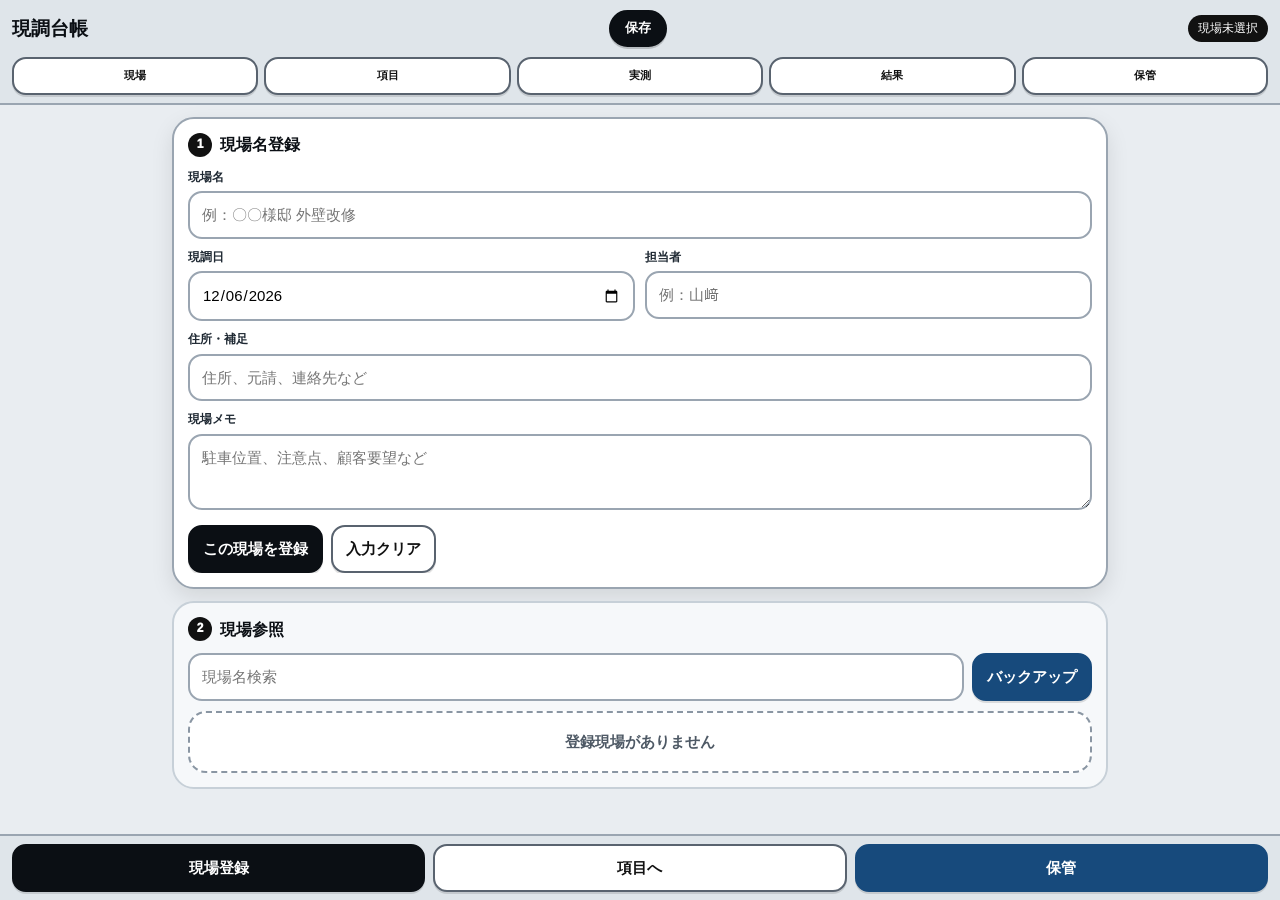
==== index.html @ 8118dfa7 "Load iPhone final interaction files" ====
<!doctype html>
<html lang="ja">
<head>
<meta charset="utf-8">
<meta name="viewport" content="width=device-width,initial-scale=1,viewport-fit=cover">
<meta name="theme-color" content="#111111">
<meta name="apple-mobile-web-app-capable" content="yes">
<meta name="apple-mobile-web-app-title" content="現調台帳">
<link rel="manifest" href="manifest.webmanifest">
<link rel="stylesheet" href="style.css">
<link rel="stylesheet" href="save.css">
<link rel="stylesheet" href="mobile-final.css">
<title>現調台帳</title>
</head>
<body>
<header><div class="headTop"><h1>現調台帳</h1><button class="primary saveButton noPrint" onclick="manualSave()">保存</button><div id="currentSitePill" class="sitePill">現場未選択</div></div><div class="tabs noPrint"><button id="tab-sites" onclick="showView('sites')">現場</button><button id="tab-items" onclick="showView('items')">項目</button><button id="tab-measure" onclick="showView('measure')">実測</button><button id="tab-result" onclick="showView('result')">結果</button><button id="tab-tools" onclick="showView('tools')">保管</button></div></header>
<main>
<section id="view-sites" class="view active"><div class="card"><h2><span class="num">1</span>現場名登録</h2><div class="grid"><div><label>現場名</label><input id="siteName" placeholder="例：〇〇様邸 外壁改修"></div><div class="row"><div><label>現調日</label><input id="siteDate" type="date"></div><div><label>担当者</label><input id="siteStaff" placeholder="例：山﨑"></div></div><div><label>住所・補足</label><input id="siteAddress" placeholder="住所、元請、連絡先など"></div><div><label>現場メモ</label><textarea id="siteMemo" placeholder="駐車位置、注意点、顧客要望など"></textarea></div><div class="btnRow"><button id="siteSubmit" class="primary" onclick="submitSite()">この現場を登録</button><button onclick="clearSiteForm()">入力クリア</button></div></div></div><div class="card flat"><h2><span class="num">2</span>現場参照</h2><div class="toolbar"><input id="siteSearch" placeholder="現場名検索" oninput="renderSites()"><button class="blue" onclick="showView('tools')">バックアップ</button></div><div id="siteList" class="list"></div></div></section>
<section id="view-items" class="view"><div class="card"><h2><span class="num">1</span>項目作成</h2><div id="noSiteItems" class="empty hidden">先に現場を選択してください</div><div id="itemForm" class="grid"><div><label>項目名</label><input id="itemName" placeholder="例：外壁塗装、シーリング、鉄部階段"></div><div class="row"><div><label>単位</label><select id="itemUnit"><option>㎡</option><option>m</option><option>箇所</option><option>枚</option><option>式</option></select></div><div><label>分類</label><input id="itemGroup" placeholder="任意：外壁、防水、鉄部など"></div></div><div><label>項目メモ</label><textarea id="itemMemo" placeholder="仕様候補、注意点、測定ルールなど"></textarea></div><div class="btnRow"><button id="itemSubmit" class="primary" onclick="submitItem()">項目を登録</button><button onclick="clearItemForm()">入力クリア</button><button class="blue" onclick="addDefaultTemplates()">定番項目追加</button></div></div></div><div class="card flat"><h2><span class="num">2</span>登録項目</h2><div class="toolbar"><input id="itemSearch" placeholder="項目名・分類検索" oninput="renderItems();renderMeasure()"><select id="groupFilter" onchange="renderItems();renderMeasure()"><option value="">分類すべて</option></select></div><div id="itemList" class="list"></div></div></section>
<section id="view-measure" class="view"><div class="card measurePanel"><h2><span class="num">1</span>実測開始</h2><div id="noSiteMeasure" class="empty hidden">先に現場を選択してください</div><div id="measureForm" class="grid"><div class="row"><div><label>登録済み項目から選択</label><select id="measureItem" onchange="onMeasureItemChange()"></select></div><div><label>無ければその場で作成</label><button class="blue" onclick="quickCreateItem()">項目作成</button></div></div><div id="selectedUnit" class="badge unit">単位：-</div>
<div id="areaFields" class="grid hidden"><div><label>㎡の計算方法</label><select id="areaMode" onchange="onAreaModeChange();calcLive()"><option value="flat">縦・高さ × 横・幅</option><option value="face">長さ × 高さ</option><option value="floor">長さ × 奥行き</option><option value="around">四周：（長さ＋奥行き）×2×高さ</option></select></div><div id="areaFlatFields" class="row3"><div><label>縦・高さ</label><input id="areaH" type="number" step="0.001" inputmode="decimal" placeholder="m"></div><div><label>横・幅</label><input id="areaW" type="number" step="0.001" inputmode="decimal" placeholder="m"></div><div><label>同寸法</label><select id="areaQ"><option value="1">×1</option><option value="2">×2</option><option value="3">×3</option><option value="4">×4</option><option value="5">×5</option><option value="6">×6</option><option value="7">×7</option><option value="8">×8</option><option value="9">×9</option></select></div></div><div id="area3dFields" class="row4 hidden"><div><label>長さ</label><input id="areaL" type="number" step="0.001" inputmode="decimal" placeholder="m"></div><div><label>高さ</label><input id="areaHeight" type="number" step="0.001" inputmode="decimal" placeholder="m"></div><div><label>奥行き</label><input id="areaDepth" type="number" step="0.001" inputmode="decimal" placeholder="m"></div><div><label>同寸法</label><select id="areaSame3d"><option value="1">×1</option><option value="2">×2</option><option value="3">×3</option><option value="4">×4</option><option value="5">×5</option><option value="6">×6</option><option value="7">×7</option><option value="8">×8</option><option value="9">×9</option></select></div></div><div id="areaModeHint" class="calcHint">式：縦・高さ × 横・幅 × 同寸法数 − 控除</div><div><label>開口・控除</label><div id="areaDeductions" class="deductions"></div><div class="btnRow noPrint"><button class="miniBtn blue" onclick="addDeduction('㎡')">控除追加</button><button class="miniBtn" onclick="clearDeductions()">控除クリア</button></div></div></div>
<div id="lenFields" class="grid hidden"><div class="row3"><div><label>長さ</label><input id="lenL" type="number" step="0.001" inputmode="decimal" placeholder="m"></div><div><label>同寸法</label><select id="lenQ"><option value="1">×1</option><option value="2">×2</option><option value="3">×3</option><option value="4">×4</option><option value="5">×5</option><option value="6">×6</option><option value="7">×7</option><option value="8">×8</option><option value="9">×9</option></select></div><div><label>控除m</label><input id="lenD" type="number" step="0.001" inputmode="decimal" placeholder="0"></div></div><div><label>開口・控除メモ</label><textarea id="lenDeductMemo" placeholder="例：開口部、施工対象外、重複分など"></textarea></div></div>
<div id="qtyFields" class="grid hidden"><div><label>数量</label><input id="qtyValue" type="number" step="0.001" inputmode="decimal" value="1"></div></div><div><label>写真 任意・自動圧縮</label><input id="entryPhotos" type="file" accept="image/*" capture="environment" multiple onchange="previewEntryPhotos(this)"><div class="hint">写真は長辺1600px目安・JPEG圧縮して保存します。</div><div id="entryPhotoPreview" class="photoGrid"></div></div><div><label>実測メモ</label><textarea id="entryMemo" placeholder="実測根拠、レーザー/スケール、開口内容、再確認事項など"></textarea></div><div class="card flat"><div>今回数量：<span id="liveQty" class="total">0.00</span> <span id="liveUnit"></span></div><div id="liveFormula" class="hint"></div></div><div class="btnRow"><button id="entrySubmit" class="primary" onclick="submitEntry(false)">登録</button><button class="ok" onclick="submitEntry(true)">登録して続けて入力</button><button onclick="clearMeasureInputs(false)">入力クリア</button></div></div></div><div class="card flat"><h2><span class="num">2</span>実測履歴</h2><div class="btnRow noPrint"><button class="blue" onclick="toggleHistory()">履歴 折りたたみ/展開</button></div><div id="entryList" class="list"></div></div></section>
<section id="view-result" class="view"><div class="card"><h2><span class="num">1</span>現調結果</h2><div id="resultSummary" class="summaryGrid"></div><div class="btnRow noPrint" style="margin-top:10px"><button class="blue" onclick="copyResultText()">結果をコピー</button><button class="blue" onclick="exportCsv()">CSV出力</button><button onclick="window.print()">PDF保存</button><button class="danger" onclick="deleteCurrentSite()">この現場データ削除</button></div></div><div class="card flat"><h2><span class="num">2</span>項目別合計</h2><div id="resultList" class="list"></div></div></section>
<section id="view-tools" class="view"><div class="card"><h2><span class="num">1</span>保管・復元</h2><div class="grid"><div class="btnRow"><button class="primary" onclick="exportCurrentSiteJson()">選択現場をバックアップ</button><button class="blue" onclick="exportAllJson()">全現場バックアップ</button><button onclick="importJsonClick()">復元</button></div><input id="jsonIn" class="hidden" type="file" accept="application/json" onchange="importJson(this)"><div class="hint">復元時にIDを自動で振り直し、既存データとの重複を防ぎます。</div></div></div><div class="card flat"><h2><span class="num">2</span>項目テンプレート</h2><div class="grid"><div class="btnRow"><button class="blue" onclick="addDefaultTemplates()">選択現場へ定番項目追加</button><button onclick="saveCurrentItemsAsTemplate()">現場項目をテンプレ保存</button><button onclick="applySavedTemplate()">保存テンプレ適用</button></div><div id="templateList" class="list"></div></div></div></section>
</main><div id="saveToast" aria-live="polite"></div><div class="footer noPrint" id="footerBar"></div><script src="app.js"></script><script src="save.js"></script><script src="common-items.js"></script><script src="common-sets.js"></script><script src="mobile-final.js"></script></body></html>
---- style.css ----
:root{--bg:#e9edf1;--panel:#dfe5ea;--card:#fff;--ink:#0b0f14;--sub:#4e5965;--line:#9aa5b1;--line2:#c7d0d8;--soft:#f6f8fa;--black:#0b0f14;--red:#a11212;--green:#0f6b3d;--blue:#174a7c;--shadow:0 8px 22px rgba(0,0,0,.10)}*{box-sizing:border-box}body{margin:0;background:var(--bg);color:var(--ink);font-family:-apple-system,BlinkMacSystemFont,"Hiragino Sans","Yu Gothic",Meiryo,sans-serif;font-size:15px;line-height:1.45}button,input,select,textarea{font:inherit}button{border:2px solid #59636f;background:#fff;color:#111;border-radius:14px;padding:11px 13px;font-weight:950;min-height:44px;box-shadow:0 2px 0 rgba(0,0,0,.12)}button:active{transform:scale(.985);box-shadow:none}.primary{background:#0b0f14;color:#fff;border-color:#0b0f14}.danger{background:#a11212;color:#fff;border-color:#a11212}.ok{background:#0f6b3d;color:#fff;border-color:#0f6b3d}.blue{background:#174a7c;color:#fff;border-color:#174a7c}.miniBtn{font-size:12px;min-height:34px;padding:6px 9px;border-radius:10px}header{position:sticky;top:0;z-index:20;background:#dfe5ea;border-bottom:2px solid var(--line);padding:10px 12px 8px}.headTop{display:flex;justify-content:space-between;gap:10px;align-items:center}h1{font-size:19px;margin:0;font-weight:950}.sitePill{font-size:12px;color:#fff;background:#111;border-radius:999px;padding:5px 10px;max-width:50vw;overflow:hidden;text-overflow:ellipsis;white-space:nowrap}.tabs{display:grid;grid-template-columns:repeat(5,1fr);gap:6px;margin-top:10px}.tabs button{font-size:11px;padding:8px 4px;min-height:38px;background:#fff}.tabs button.active{background:#111;color:#fff;border-color:#111}main{max-width:960px;margin:auto;padding:12px 12px 96px}.view{display:none}.view.active{display:block}.card{background:var(--card);border:2px solid var(--line);border-radius:22px;padding:14px;margin:0 0 12px;box-shadow:var(--shadow)}.card.flat{box-shadow:none;background:var(--soft);border-color:var(--line2)}h2{font-size:16px;margin:0 0 12px;font-weight:950;display:flex;align-items:center;gap:8px}.num{width:24px;height:24px;border-radius:999px;background:#111;color:#fff;display:inline-flex;align-items:center;justify-content:center;font-size:12px}label{display:block;font-size:12px;font-weight:950;color:#1f2933;margin:0 0 5px}input,select,textarea{width:100%;border:2px solid var(--line);border-radius:14px;background:#fff;padding:11px 12px;min-height:44px}input:focus,select:focus,textarea:focus{outline:3px solid rgba(23,74,124,.22);border-color:#174a7c}textarea{min-height:76px;resize:vertical}.grid{display:grid;grid-template-columns:1fr;gap:10px}.row{display:grid;grid-template-columns:1fr 1fr;gap:10px}.row3{display:grid;grid-template-columns:1fr 1fr 1fr;gap:8px}.row4{display:grid;grid-template-columns:repeat(4,1fr);gap:8px}.btnRow{display:flex;gap:8px;overflow:auto}.btnRow>*{white-space:nowrap}.hint{font-size:12px;color:var(--sub);margin-top:5px;font-weight:700}.calcHint{background:#eef6ff;border:2px solid #9ac3eb;border-radius:14px;padding:9px;font-size:12px;font-weight:900;color:#12395d}.list{display:grid;gap:10px}.siteCard,.itemCard,.entryCard,.resultCard,.templateCard{border:2px solid var(--line2);border-radius:18px;background:#fff;padding:12px}.siteCard.active{border-color:#111;box-shadow:inset 0 0 0 2px #111}.cardHead{display:flex;justify-content:space-between;gap:10px;align-items:flex-start}.title{font-weight:950}.meta{font-size:12px;color:var(--sub);margin-top:3px}.badge{display:inline-flex;align-items:center;gap:4px;border:2px solid var(--line);background:#fff;border-radius:999px;padding:4px 8px;font-size:12px;font-weight:950}.unit{background:#111;color:#fff;border-color:#111}.total{font-size:22px;font-weight:950;font-variant-numeric:tabular-nums}.summaryGrid{display:grid;grid-template-columns:repeat(4,1fr);gap:8px}.summaryBox{background:#fff;border:2px solid var(--line2);border-radius:18px;padding:12px;text-align:center}.summaryBox b{display:block;font-size:20px}.summaryBox span{font-size:11px;color:var(--sub);font-weight:900}.measurePanel{position:sticky;top:91px;z-index:8}.deductions{display:grid;gap:8px}.deductRow{border:2px dashed #8a96a3;background:#fff;border-radius:14px;padding:8px}.photoGrid{display:grid;grid-template-columns:repeat(3,1fr);gap:8px;margin-top:8px}.thumb{position:relative;border:2px solid var(--line);border-radius:12px;overflow:hidden;background:#eee}.thumb img{width:100%;height:96px;object-fit:cover;display:block}.thumb button{position:absolute;right:4px;top:4px;min-height:26px;padding:2px 7px;border-radius:8px;background:#fff}.footer{position:fixed;left:0;right:0;bottom:0;background:#dfe5ea;border-top:2px solid var(--line);padding:8px 12px calc(8px + env(safe-area-inset-bottom));display:grid;grid-template-columns:repeat(3,1fr);gap:8px;z-index:30}.empty{border:2px dashed #8a96a3;border-radius:18px;background:#fff;padding:18px;text-align:center;color:var(--sub);font-weight:950}.hidden{display:none!important}.small{font-size:12px;color:var(--sub)}.toolbar{display:grid;grid-template-columns:1fr auto;gap:8px;align-items:end;margin-bottom:10px}@media(max-width:560px){.row,.row3,.row4,.summaryGrid,.toolbar{grid-template-columns:1fr}.photoGrid{grid-template-columns:repeat(2,1fr)}.measurePanel{position:static}.footer button{font-size:13px;padding:8px 6px}}@media print{header,.footer,.noPrint,.thumb button{display:none!important}body{background:#fff;font-size:11px}main{padding:0;max-width:none}.view{display:block}.card{box-shadow:none;border:1px solid #888;border-radius:0;break-inside:avoid}.photoGrid{grid-template-columns:repeat(4,1fr)}input,select,textarea{border:0;padding:2px;min-height:auto}.entryCard,.resultCard,.itemCard,.siteCard{break-inside:avoid}}
---- save.css ----
.saveButton{min-height:36px;padding:7px 14px;border-radius:999px;font-size:13px;box-shadow:0 2px 0 rgba(0,0,0,.18)}#saveToast{position:fixed;left:50%;bottom:88px;transform:translateX(-50%) translateY(10px);background:#0b0f14;color:#fff;border:2px solid #0b0f14;border-radius:999px;padding:10px 18px;font-weight:950;font-size:14px;opacity:0;pointer-events:none;z-index:999;transition:opacity .18s ease,transform .18s ease;box-shadow:0 8px 28px rgba(0,0,0,.25)}#saveToast.show{opacity:1;transform:translateX(-50%) translateY(0)}@media(max-width:560px){.saveButton{padding:6px 12px;min-height:34px;font-size:12px}.sitePill{max-width:40vw}}@media print{.saveButton,#saveToast{display:none!important}}
---- mobile-final.css ----
.mobileQuickPanel{border:2px solid #174a7c;background:#eef6ff;border-radius:20px;padding:12px;margin:0 0 12px;box-shadow:0 6px 18px rgba(23,74,124,.12)}.quickTitle{font-weight:950;margin-bottom:8px}.quickButtons{display:flex;gap:8px;overflow:auto;padding-bottom:2px}.quickButtons button{min-width:92px;background:#fff;border-color:#174a7c;color:#12395d}.quickButtons button.active{background:#174a7c;color:#fff}.laserButtons{display:grid;grid-template-columns:repeat(3,1fr);gap:8px;margin-top:8px}.laserButtons button{background:#fff;border-color:#0f6b3d;color:#0f3f26}.laserButtons button.active{background:#0f6b3d;color:#fff}.photoAction{width:100%;margin-top:8px;background:#0b0f14;color:#fff;border-color:#0b0f14}.photoListGrid{display:grid;grid-template-columns:repeat(3,1fr);gap:8px}.photoCard{border:2px solid #c7d0d8;border-radius:14px;background:#fff;overflow:hidden}.photoCard img{width:100%;height:120px;object-fit:cover;display:block}.photoCard div{font-size:12px;font-weight:900;padding:7px}.oneHandHint{font-size:12px;color:#12395d;font-weight:900;margin-top:8px}@media(max-width:560px){.laserButtons{grid-template-columns:1fr}.quickButtons button{min-width:104px;min-height:48px}.photoListGrid{grid-template-columns:repeat(2,1fr)}.mobileQuickPanel{position:relative}.photoAction{min-height:52px;font-size:16px}}@media print{.mobileQuickPanel{display:none!important}}
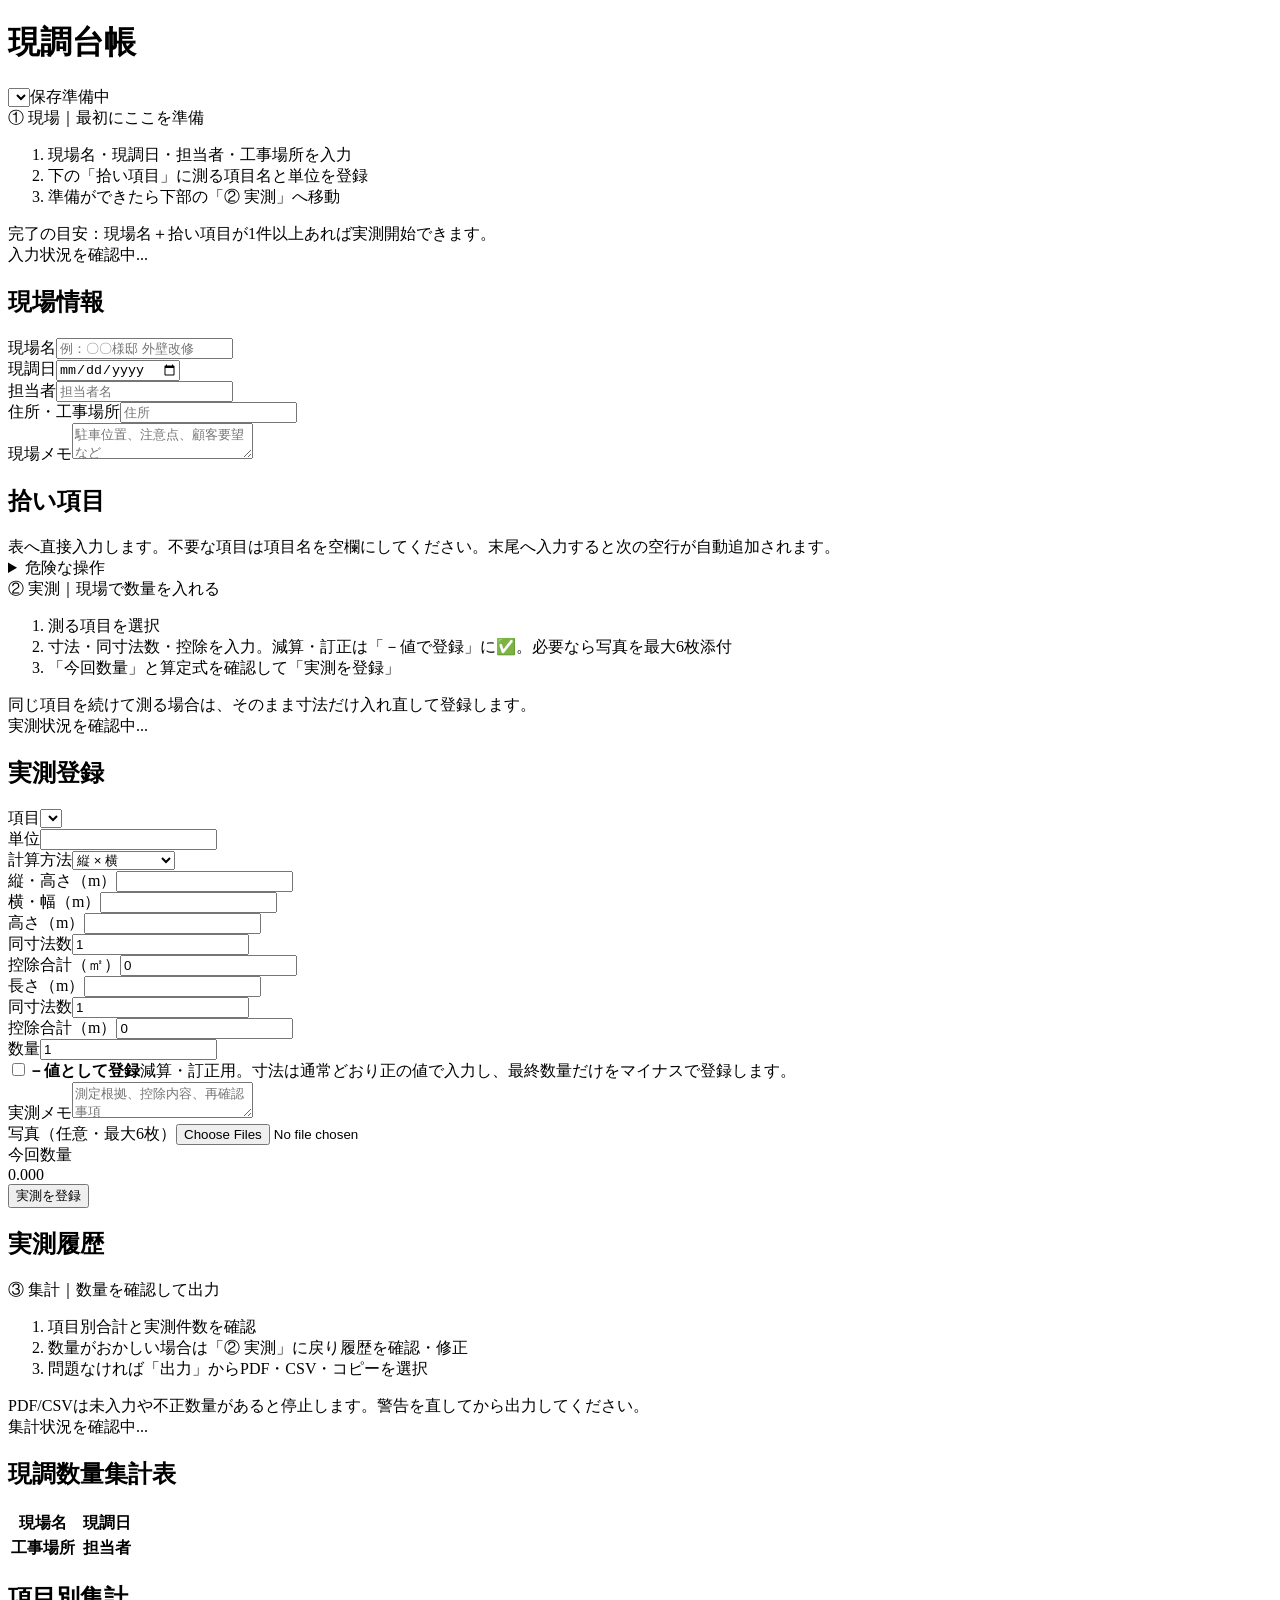
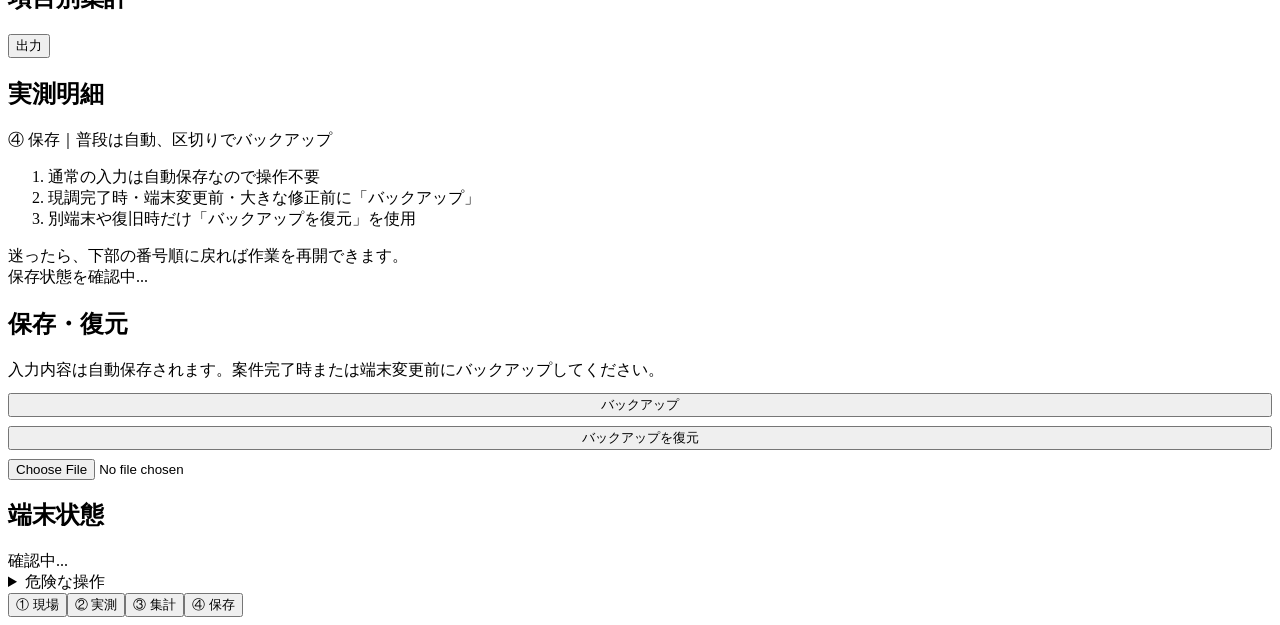
==== commit 4385d047: "公開候補: 現調台帳の最終PWA画面へ更新" ====
--- a/index.html
+++ b/index.html
@@ -3,24 +3,54 @@
 <head>
 <meta charset="utf-8">
 <meta name="viewport" content="width=device-width,initial-scale=1,viewport-fit=cover">
-<meta name="theme-color" content="#111111">
+<meta name="theme-color" content="#173b63">
 <meta name="apple-mobile-web-app-capable" content="yes">
 <meta name="apple-mobile-web-app-title" content="現調台帳">
 <link rel="manifest" href="manifest.webmanifest">
-<link rel="stylesheet" href="style.css">
-<link rel="stylesheet" href="save.css">
-<link rel="stylesheet" href="mobile-final.css">
+<link rel="icon" href="icons/icon-192.png">
+<link rel="apple-touch-icon" href="icons/icon-192.png">
 <title>現調台帳</title>
+<link rel="stylesheet" href="app-final.css">
 </head>
 <body>
-<header><div class="headTop"><h1>現調台帳</h1><button class="primary saveButton noPrint" onclick="manualSave()">保存</button><div id="currentSitePill" class="sitePill">現場未選択</div></div><div class="tabs noPrint"><button id="tab-sites" onclick="showView('sites')">現場</button><button id="tab-items" onclick="showView('items')">項目</button><button id="tab-measure" onclick="showView('measure')">実測</button><button id="tab-result" onclick="showView('result')">結果</button><button id="tab-tools" onclick="showView('tools')">保管</button></div></header>
+<header><div class="head"><h1>現調台帳</h1><select id="siteSwitcher" class="siteSwitch" aria-label="現場切替"></select><span id="saveState" class="saveState">保存準備中</span></div></header>
 <main>
-<section id="view-sites" class="view active"><div class="card"><h2><span class="num">1</span>現場名登録</h2><div class="grid"><div><label>現場名</label><input id="siteName" placeholder="例：〇〇様邸 外壁改修"></div><div class="row"><div><label>現調日</label><input id="siteDate" type="date"></div><div><label>担当者</label><input id="siteStaff" placeholder="例：山﨑"></div></div><div><label>住所・補足</label><input id="siteAddress" placeholder="住所、元請、連絡先など"></div><div><label>現場メモ</label><textarea id="siteMemo" placeholder="駐車位置、注意点、顧客要望など"></textarea></div><div class="btnRow"><button id="siteSubmit" class="primary" onclick="submitSite()">この現場を登録</button><button onclick="clearSiteForm()">入力クリア</button></div></div></div><div class="card flat"><h2><span class="num">2</span>現場参照</h2><div class="toolbar"><input id="siteSearch" placeholder="現場名検索" oninput="renderSites()"><button class="blue" onclick="showView('tools')">バックアップ</button></div><div id="siteList" class="list"></div></div></section>
-<section id="view-items" class="view"><div class="card"><h2><span class="num">1</span>項目作成</h2><div id="noSiteItems" class="empty hidden">先に現場を選択してください</div><div id="itemForm" class="grid"><div><label>項目名</label><input id="itemName" placeholder="例：外壁塗装、シーリング、鉄部階段"></div><div class="row"><div><label>単位</label><select id="itemUnit"><option>㎡</option><option>m</option><option>箇所</option><option>枚</option><option>式</option></select></div><div><label>分類</label><input id="itemGroup" placeholder="任意：外壁、防水、鉄部など"></div></div><div><label>項目メモ</label><textarea id="itemMemo" placeholder="仕様候補、注意点、測定ルールなど"></textarea></div><div class="btnRow"><button id="itemSubmit" class="primary" onclick="submitItem()">項目を登録</button><button onclick="clearItemForm()">入力クリア</button><button class="blue" onclick="addDefaultTemplates()">定番項目追加</button></div></div></div><div class="card flat"><h2><span class="num">2</span>登録項目</h2><div class="toolbar"><input id="itemSearch" placeholder="項目名・分類検索" oninput="renderItems();renderMeasure()"><select id="groupFilter" onchange="renderItems();renderMeasure()"><option value="">分類すべて</option></select></div><div id="itemList" class="list"></div></div></section>
-<section id="view-measure" class="view"><div class="card measurePanel"><h2><span class="num">1</span>実測開始</h2><div id="noSiteMeasure" class="empty hidden">先に現場を選択してください</div><div id="measureForm" class="grid"><div class="row"><div><label>登録済み項目から選択</label><select id="measureItem" onchange="onMeasureItemChange()"></select></div><div><label>無ければその場で作成</label><button class="blue" onclick="quickCreateItem()">項目作成</button></div></div><div id="selectedUnit" class="badge unit">単位：-</div>
-<div id="areaFields" class="grid hidden"><div><label>㎡の計算方法</label><select id="areaMode" onchange="onAreaModeChange();calcLive()"><option value="flat">縦・高さ × 横・幅</option><option value="face">長さ × 高さ</option><option value="floor">長さ × 奥行き</option><option value="around">四周：（長さ＋奥行き）×2×高さ</option></select></div><div id="areaFlatFields" class="row3"><div><label>縦・高さ</label><input id="areaH" type="number" step="0.001" inputmode="decimal" placeholder="m"></div><div><label>横・幅</label><input id="areaW" type="number" step="0.001" inputmode="decimal" placeholder="m"></div><div><label>同寸法</label><select id="areaQ"><option value="1">×1</option><option value="2">×2</option><option value="3">×3</option><option value="4">×4</option><option value="5">×5</option><option value="6">×6</option><option value="7">×7</option><option value="8">×8</option><option value="9">×9</option></select></div></div><div id="area3dFields" class="row4 hidden"><div><label>長さ</label><input id="areaL" type="number" step="0.001" inputmode="decimal" placeholder="m"></div><div><label>高さ</label><input id="areaHeight" type="number" step="0.001" inputmode="decimal" placeholder="m"></div><div><label>奥行き</label><input id="areaDepth" type="number" step="0.001" inputmode="decimal" placeholder="m"></div><div><label>同寸法</label><select id="areaSame3d"><option value="1">×1</option><option value="2">×2</option><option value="3">×3</option><option value="4">×4</option><option value="5">×5</option><option value="6">×6</option><option value="7">×7</option><option value="8">×8</option><option value="9">×9</option></select></div></div><div id="areaModeHint" class="calcHint">式：縦・高さ × 横・幅 × 同寸法数 − 控除</div><div><label>開口・控除</label><div id="areaDeductions" class="deductions"></div><div class="btnRow noPrint"><button class="miniBtn blue" onclick="addDeduction('㎡')">控除追加</button><button class="miniBtn" onclick="clearDeductions()">控除クリア</button></div></div></div>
-<div id="lenFields" class="grid hidden"><div class="row3"><div><label>長さ</label><input id="lenL" type="number" step="0.001" inputmode="decimal" placeholder="m"></div><div><label>同寸法</label><select id="lenQ"><option value="1">×1</option><option value="2">×2</option><option value="3">×3</option><option value="4">×4</option><option value="5">×5</option><option value="6">×6</option><option value="7">×7</option><option value="8">×8</option><option value="9">×9</option></select></div><div><label>控除m</label><input id="lenD" type="number" step="0.001" inputmode="decimal" placeholder="0"></div></div><div><label>開口・控除メモ</label><textarea id="lenDeductMemo" placeholder="例：開口部、施工対象外、重複分など"></textarea></div></div>
-<div id="qtyFields" class="grid hidden"><div><label>数量</label><input id="qtyValue" type="number" step="0.001" inputmode="decimal" value="1"></div></div><div><label>写真 任意・自動圧縮</label><input id="entryPhotos" type="file" accept="image/*" capture="environment" multiple onchange="previewEntryPhotos(this)"><div class="hint">写真は長辺1600px目安・JPEG圧縮して保存します。</div><div id="entryPhotoPreview" class="photoGrid"></div></div><div><label>実測メモ</label><textarea id="entryMemo" placeholder="実測根拠、レーザー/スケール、開口内容、再確認事項など"></textarea></div><div class="card flat"><div>今回数量：<span id="liveQty" class="total">0.00</span> <span id="liveUnit"></span></div><div id="liveFormula" class="hint"></div></div><div class="btnRow"><button id="entrySubmit" class="primary" onclick="submitEntry(false)">登録</button><button class="ok" onclick="submitEntry(true)">登録して続けて入力</button><button onclick="clearMeasureInputs(false)">入力クリア</button></div></div></div><div class="card flat"><h2><span class="num">2</span>実測履歴</h2><div class="btnRow noPrint"><button class="blue" onclick="toggleHistory()">履歴 折りたたみ/展開</button></div><div id="entryList" class="list"></div></div></section>
-<section id="view-result" class="view"><div class="card"><h2><span class="num">1</span>現調結果</h2><div id="resultSummary" class="summaryGrid"></div><div class="btnRow noPrint" style="margin-top:10px"><button class="blue" onclick="copyResultText()">結果をコピー</button><button class="blue" onclick="exportCsv()">CSV出力</button><button onclick="window.print()">PDF保存</button><button class="danger" onclick="deleteCurrentSite()">この現場データ削除</button></div></div><div class="card flat"><h2><span class="num">2</span>項目別合計</h2><div id="resultList" class="list"></div></div></section>
-<section id="view-tools" class="view"><div class="card"><h2><span class="num">1</span>保管・復元</h2><div class="grid"><div class="btnRow"><button class="primary" onclick="exportCurrentSiteJson()">選択現場をバックアップ</button><button class="blue" onclick="exportAllJson()">全現場バックアップ</button><button onclick="importJsonClick()">復元</button></div><input id="jsonIn" class="hidden" type="file" accept="application/json" onchange="importJson(this)"><div class="hint">復元時にIDを自動で振り直し、既存データとの重複を防ぎます。</div></div></div><div class="card flat"><h2><span class="num">2</span>項目テンプレート</h2><div class="grid"><div class="btnRow"><button class="blue" onclick="addDefaultTemplates()">選択現場へ定番項目追加</button><button onclick="saveCurrentItemsAsTemplate()">現場項目をテンプレ保存</button><button onclick="applySavedTemplate()">保存テンプレ適用</button></div><div id="templateList" class="list"></div></div></div></section>
-</main><div id="saveToast" aria-live="polite"></div><div class="footer noPrint" id="footerBar"></div><script src="app.js"></script><script src="save.js"></script><script src="common-items.js"></script><script src="common-sets.js"></script><script src="mobile-final.js"></script></body></html>+<section id="view-site" class="view active"><div class="guideCard noPrint"><div class="guideTitle">① 現場｜最初にここを準備</div><ol class="guideList"><li>現場名・現調日・担当者・工事場所を入力</li><li>下の「拾い項目」に測る項目名と単位を登録</li><li>準備ができたら下部の「② 実測」へ移動</li></ol><div class="guideRule">完了の目安：現場名＋拾い項目が1件以上あれば実測開始できます。</div><div id="guideSiteState" class="guideState warn">入力状況を確認中...</div></div>
+  <div class="card"><h2>現場情報</h2><div class="grid">
+    <div><label>現場名</label><input id="siteName" placeholder="例：〇〇様邸 外壁改修"></div>
+    <div><label>現調日</label><input id="siteDate" type="date"></div>
+    <div><label>担当者</label><input id="siteStaff" placeholder="担当者名"></div>
+    <div><label>住所・工事場所</label><input id="siteAddress" placeholder="住所"></div>
+    <div class="full"><label>現場メモ</label><textarea id="siteMemo" placeholder="駐車位置、注意点、顧客要望など"></textarea></div>
+  </div></div>
+  <div class="card"><h2>拾い項目</h2><div class="info">表へ直接入力します。不要な項目は項目名を空欄にしてください。末尾へ入力すると次の空行が自動追加されます。</div><div class="sheetFrame"><div id="itemTable" class="sheetTable"></div></div></div>
+  <details class="noPrint"><summary>危険な操作</summary><div class="detailsBody"><div class="info">上部の「現場切替」で削除したい保存現場を選び、このボタンから削除します。</div><button id="deleteSiteButton" class="danger">現在の選択現場を削除</button><div id="deleteSiteHint" class="deleteHint" aria-live="polite"></div></div></details>
+</section>
+<section id="view-measure" class="view"><div class="guideCard noPrint"><div class="guideTitle">② 実測｜現場で数量を入れる</div><ol class="guideList"><li>測る項目を選択</li><li>寸法・同寸法数・控除を入力。減算・訂正は「－値で登録」に✅。必要なら写真を最大6枚添付</li><li>「今回数量」と算定式を確認して「実測を登録」</li></ol><div class="guideRule">同じ項目を続けて測る場合は、そのまま寸法だけ入れ直して登録します。</div><div id="guideMeasureState" class="guideState warn">実測状況を確認中...</div></div>
+  <div class="card"><h2>実測登録</h2><div id="measureBox" class="measureBox">
+    <div class="grid"><div><label>項目</label><select id="measureItem"></select></div><div><label>単位</label><input id="measureUnit" readonly></div></div>
+    <div id="areaFields" class="grid3 hidden"><div><label>計算方法</label><select id="areaMode"><option value="flat">縦 × 横</option><option value="floor">長さ × 奥行き</option><option value="around">四周 × 高さ</option></select></div><div><label id="aLabel">縦・高さ（m）</label><input id="areaA" type="number" step="0.001" inputmode="decimal"></div><div><label id="bLabel">横・幅（m）</label><input id="areaB" type="number" step="0.001" inputmode="decimal"></div><div id="cField" class="hidden"><label id="cLabel">高さ（m）</label><input id="areaC" type="number" step="0.001" inputmode="decimal"></div><div><label>同寸法数</label><input id="areaCount" type="number" min="1" step="1" value="1"></div><div><label>控除合計（㎡）</label><input id="areaDeduct" type="number" min="0" step="0.001" value="0"></div></div>
+    <div id="lengthFields" class="grid3 hidden"><div><label>長さ（m）</label><input id="lengthValue" type="number" step="0.001" inputmode="decimal"></div><div><label>同寸法数</label><input id="lengthCount" type="number" min="1" step="1" value="1"></div><div><label>控除合計（m）</label><input id="lengthDeduct" type="number" min="0" step="0.001" value="0"></div></div>
+    <div id="qtyFields" class="grid hidden"><div><label>数量</label><input id="qtyValue" type="number" step="0.001" value="1"></div></div>
+    <div class="negativeToggle"><input id="negativeEntry" type="checkbox"><label for="negativeEntry"><b>－値として登録</b><span class="subnote">減算・訂正用。寸法は通常どおり正の値で入力し、最終数量だけをマイナスで登録します。</span></label></div>
+    <div class="grid"><div><label>実測メモ</label><textarea id="entryMemo" placeholder="測定根拠、控除内容、再確認事項"></textarea></div><div><label>写真（任意・最大6枚）</label><input id="entryPhotos" type="file" accept="image/*" capture="environment" multiple><div id="photoPreview" class="photoPreview"></div></div></div>
+    <div id="calcPanel" class="calcPanel"><div class="info">今回数量</div><span id="liveQty" class="calcValue">0.000</span> <b id="liveUnit"></b><div id="liveFormula" class="info"></div></div>
+  </div></div>
+  <div class="mainAction"><button id="registerEntryButton" class="primary">実測を登録</button></div>
+  <div class="card"><h2>実測履歴</h2><div class="sheetFrame"><div id="entryTable" class="sheetTable"></div></div></div>
+</section>
+<section id="view-result" class="view"><div class="guideCard noPrint"><div class="guideTitle">③ 集計｜数量を確認して出力</div><ol class="guideList"><li>項目別合計と実測件数を確認</li><li>数量がおかしい場合は「② 実測」に戻り履歴を確認・修正</li><li>問題なければ「出力」からPDF・CSV・コピーを選択</li></ol><div class="guideRule">PDF/CSVは未入力や不正数量があると停止します。警告を直してから出力してください。</div><div id="guideResultState" class="guideState warn">集計状況を確認中...</div></div>
+  <div class="printOnly"><h1 class="printTitle">現調数量集計表</h1><table class="printMeta"><tr><th>現場名</th><td id="printSiteName"></td><th>現調日</th><td id="printSiteDate"></td></tr><tr><th>工事場所</th><td id="printAddress"></td><th>担当者</th><td id="printStaff"></td></tr></table></div>
+  <div class="card"><h2>項目別集計</h2><div id="resultStatus" class="status"></div><div class="sheetFrame" style="margin-top:9px"><div id="resultTable"></div></div></div>
+  <div class="mainAction screenOnly"><button id="outputButton" class="primary">出力</button></div>
+  <div class="printOnly printBreak"><h2>実測明細</h2><div id="printDetails"></div></div>
+</section>
+<section id="view-save" class="view"><div class="guideCard noPrint"><div class="guideTitle">④ 保存｜普段は自動、区切りでバックアップ</div><ol class="guideList"><li>通常の入力は自動保存なので操作不要</li><li>現調完了時・端末変更前・大きな修正前に「バックアップ」</li><li>別端末や復旧時だけ「バックアップを復元」を使用</li></ol><div class="guideRule">迷ったら、下部の番号順に戻れば作業を再開できます。</div><div id="guideSaveState" class="guideState">保存状態を確認中...</div></div>
+  <div class="card"><h2>保存・復元</h2><div class="info">入力内容は自動保存されます。案件完了時または端末変更前にバックアップしてください。</div><div style="display:grid;gap:9px;margin-top:12px"><button id="backupButton" class="primary">バックアップ</button><button id="importButton">バックアップを復元</button><input id="importFile" class="hidden" type="file" accept="application/json"></div></div>
+  <div class="card"><h2>端末状態</h2><div id="storageInfo" class="info">確認中...</div></div>
+  <details><summary>危険な操作</summary><div class="detailsBody"><button id="resetAllButton" class="danger">この端末の全現場データを初期化</button></div></details>
+</section>
+</main>
+<nav class="bottomNav"><button class="active" data-view="site">① 現場</button><button data-view="measure">② 実測</button><button data-view="result">③ 集計</button><button data-view="save">④ 保存</button></nav>
+<div id="sheetRoot"></div>
+<script src="app-final.js"></script></body></html>
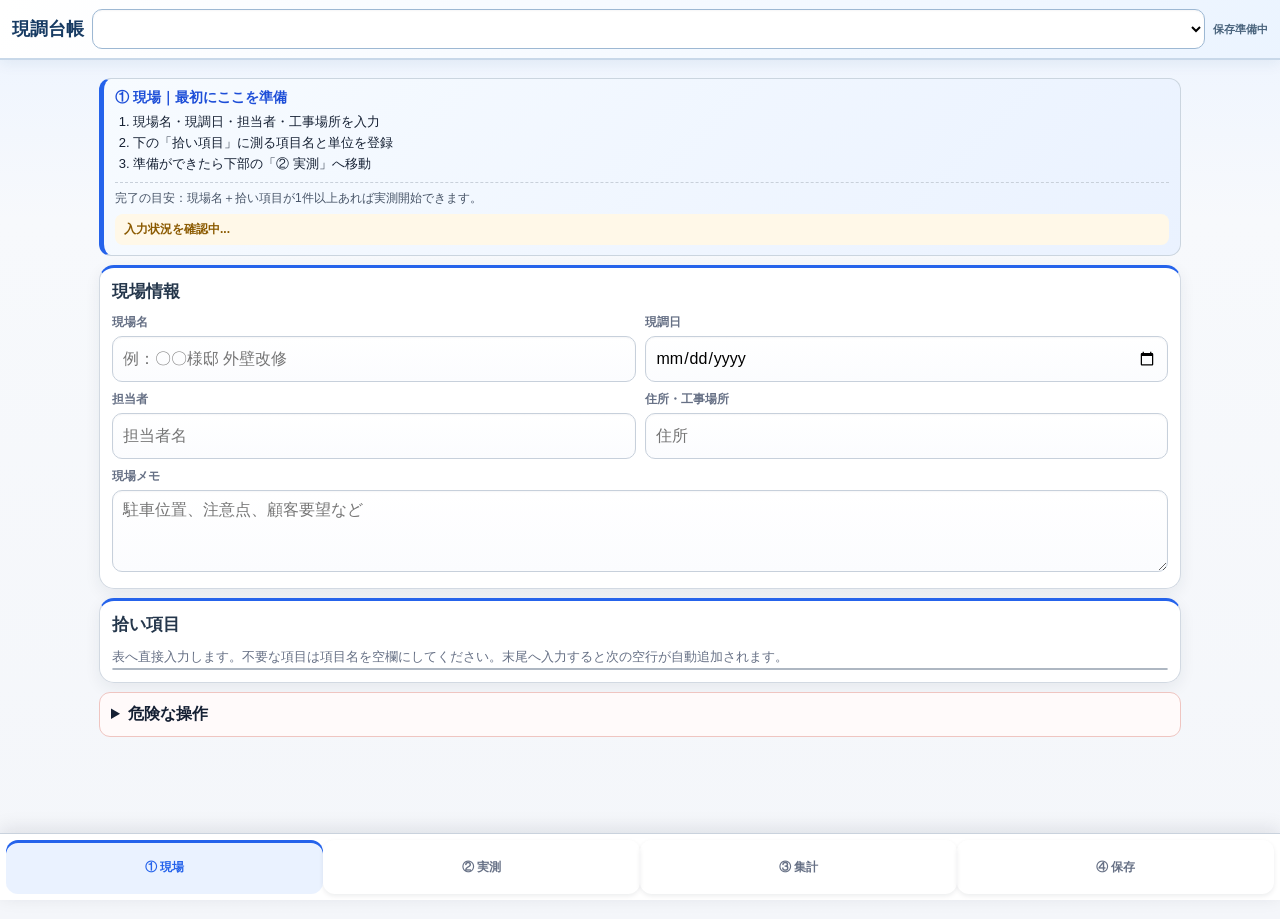
==== commit b098f083: "公開候補: JSを3分割して読み込み安定化" ====
--- a/index.html
+++ b/index.html
@@ -53,4 +53,6 @@
 </main>
 <nav class="bottomNav"><button class="active" data-view="site">① 現場</button><button data-view="measure">② 実測</button><button data-view="result">③ 集計</button><button data-view="save">④ 保存</button></nav>
 <div id="sheetRoot"></div>
-<script src="app-final.js"></script></body></html>+<script src="app-core.js"></script>
+<script src="app-ui.js"></script>
+<script src="app-io.js"></script></body></html>
--- a/app-final.css
+++ b/app-final.css
@@ -0,0 +1,14 @@
+:root{--bg:#f4f6fa;--card:#fff;--ink:#152033;--muted:#667085;--line:#c9d2dd;--head:#e8edf3;--main:#245d91;--main2:#eaf3fb;--site:#2563eb;--siteSoft:#eaf2ff;--measure:#d97706;--measureSoft:#fff4df;--result:#16803c;--resultSoft:#eaf8ef;--save:#6d3fc0;--saveSoft:#f2ecff;--danger:#b42318;--dangerSoft:#fff0ef;--ok:#17603a;--warn:#8b5a00;--top:env(safe-area-inset-top);--bottom:env(safe-area-inset-bottom)}
+*{box-sizing:border-box}html{-webkit-text-size-adjust:100%;touch-action:manipulation}body{margin:0;background:linear-gradient(180deg,#edf4ff 0,#f7f9fc 24%,#f4f6fa 100%);color:var(--ink);font-family:-apple-system,BlinkMacSystemFont,"Yu Gothic","Hiragino Sans",Meiryo,sans-serif;padding-bottom:calc(72px + var(--bottom))}button,input,select,textarea{font:inherit;font-size:16px}button{min-height:46px;border:1px solid #c3ccd7;border-radius:12px;background:linear-gradient(180deg,#fff,#f6f8fb);font-weight:800;padding:9px 13px;box-shadow:0 2px 5px rgba(15,23,42,.08),inset 0 1px 0 rgba(255,255,255,.9);transition:transform .08s ease,box-shadow .15s ease,filter .15s ease}button:active{transform:translateY(1px);box-shadow:0 1px 2px rgba(15,23,42,.12)}button.primary{background:linear-gradient(180deg,#3379b7,#245d91);border-color:#1f5688;color:#fff;text-shadow:0 1px 1px rgba(0,0,0,.18)}button.soft{background:linear-gradient(180deg,#f1f7fc,#e5f0f9);border-color:#b9ccdd;color:#183c5c}button.danger{background:linear-gradient(180deg,#fff7f6,#ffe9e7);border-color:#efb2ad;color:var(--danger)}button:disabled{opacity:.45;cursor:not-allowed;filter:grayscale(.35)}
+.deleteHint{font-size:12px;line-height:1.45;color:#667085;padding:2px 3px}.deleteHint.ready{color:#9f1d1d;font-weight:800}input,select,textarea{width:100%;min-height:46px;border:1px solid #c7d0db;border-radius:10px;background:linear-gradient(180deg,#fff,#fbfcfe);padding:9px 10px;box-shadow:inset 0 1px 2px rgba(15,23,42,.04)}input:focus,select:focus,textarea:focus{outline:3px solid rgba(37,99,235,.18);border-color:#6b9bea}textarea{min-height:82px;resize:vertical}label{display:block;font-size:12px;font-weight:800;color:var(--muted);margin-bottom:5px}header{position:sticky;top:0;z-index:35;background:linear-gradient(105deg,rgba(255,255,255,.98),rgba(235,244,255,.98));border-bottom:2px solid #c8d8e9;padding:calc(9px + var(--top)) 12px 9px;backdrop-filter:blur(14px);box-shadow:0 3px 14px rgba(31,78,120,.08)}.head{display:grid;grid-template-columns:auto minmax(150px,1fr) auto;gap:8px;align-items:center}h1{font-size:18px;margin:0;white-space:nowrap;color:#173b63}.saveState{font-size:11px;color:#49637c;white-space:nowrap;font-weight:800}.siteSwitch{min-height:40px;padding:6px 9px;font-size:14px;border-color:#9db8d3;background:#fff}main{max-width:1100px;margin:auto;padding:9px 9px 110px}.view{display:none}.view.active{display:block}.card{background:rgba(255,255,255,.98);border:1px solid #d2d9e2;border-radius:15px;padding:12px;margin:9px 0;box-shadow:0 5px 16px rgba(30,41,59,.07)}#view-site .card{border-top:3px solid var(--site)}#view-measure .card{border-top:3px solid var(--measure)}#view-result .card{border-top:3px solid var(--result)}#view-save .card{border-top:3px solid var(--save)}h2{font-size:17px;margin:0 0 11px;color:#24364b}.grid{display:grid;grid-template-columns:repeat(2,minmax(0,1fr));gap:9px}.grid3{display:grid;grid-template-columns:repeat(3,minmax(0,1fr));gap:9px}.full{grid-column:1/-1}.info{font-size:13px;color:var(--muted);line-height:1.55}.status{font-size:13px;padding:10px 12px;border-radius:10px;background:#edf7f0;color:var(--ok)}.status.warn{background:#fff8e8;color:var(--warn)}.mainAction{position:sticky;bottom:82px;z-index:12;margin:13px 0}.mainAction button{width:100%;min-height:54px;font-size:17px;box-shadow:0 8px 22px rgba(31,78,120,.22)}.bottomNav{position:fixed;left:0;right:0;bottom:0;z-index:50;display:grid;grid-template-columns:repeat(4,1fr);padding:6px 6px calc(6px + var(--bottom));background:rgba(255,255,255,.98);border-top:1px solid var(--line);box-shadow:0 -4px 18px rgba(17,24,39,.1);backdrop-filter:blur(14px)}.bottomNav button{border:0;background:transparent;color:#667085;font-size:12px;min-height:54px;padding:5px 2px}.bottomNav button.active{background:#e9f0f6;color:var(--main)}details{border:1px solid var(--line);border-radius:11px;background:#fff;margin-top:9px}summary{padding:11px;font-weight:800;cursor:pointer}.detailsBody{padding:0 11px 11px;display:grid;gap:9px}.badge{display:inline-block;padding:3px 8px;border-radius:999px;background:#eef2f6;color:#475467;font-size:11px;font-weight:800}.sheetFrame{overflow:auto;border:1px solid #aeb7c2;border-radius:8px;background:#fff;max-height:420px}#itemTable .sheetHead,#itemTable .sheetRow{grid-template-columns:44px 190px 80px 150px minmax(250px,1fr);min-width:714px}.sheetTable{min-width:990px}.sheetHead,.sheetRow{display:grid;grid-template-columns:44px 180px 76px 110px 150px 1fr 52px;min-width:990px}.sheetHead{position:sticky;top:0;z-index:10;background:var(--head);font-size:12px;font-weight:900;text-align:center}.cell{border-right:1px solid #b9c1cb;border-bottom:1px solid #b9c1cb;min-width:0;background:#fff}.sheetHead .cell{background:var(--head);padding:8px 5px}.sheetRow:nth-child(even) .cell{background:#fbfcfd}.cell.no{display:flex;align-items:center;justify-content:center;background:#f2f4f7!important;font-weight:900}.cell input,.cell select{border:0;border-radius:0;height:100%;min-height:46px;background:transparent}.cell input:focus,.cell select:focus{outline:3px solid #2563eb;outline-offset:-3px;background:#eff6ff}.cell.action{display:flex;align-items:center;justify-content:center}.rowMenu{min-height:38px;width:38px;padding:0;border-radius:8px}.measureBox{display:grid;gap:9px}.calcPanel{background:#f7f9fb;border:1px solid #d7dde5;border-radius:10px;padding:10px}.calcValue{font-size:28px;font-weight:900;color:var(--main)}.photoPreview{display:grid;grid-template-columns:repeat(4,1fr);gap:7px}.thumb{aspect-ratio:4/3;border:1px solid var(--line);border-radius:8px;overflow:hidden;background:#eef1f4}.thumb img{width:100%;height:100%;object-fit:cover}.entryPhotos{display:flex;gap:3px;align-items:center;min-height:46px;padding:3px}.entryThumb{width:42px;height:32px;border:1px solid var(--line);overflow:hidden;background:#eef1f4}.entryThumb img{width:100%;height:100%;object-fit:contain}.entryPhotoMore{font-size:11px;color:var(--muted);white-space:nowrap}.printPhotos{display:flex;gap:1.5mm;flex-wrap:wrap}.printPhotos img{width:19mm;height:14mm;object-fit:contain;border:1px solid #777}.resultHead,.resultRow{display:grid;grid-template-columns:220px 80px 110px 1fr;min-width:700px}.resultHead{position:sticky;top:0;background:var(--head);font-size:12px;font-weight:900}.resultHead>div,.resultRow>div{border-right:1px solid #b9c1cb;border-bottom:1px solid #b9c1cb;padding:8px}.resultRow:nth-child(even)>div{background:#fbfcfd}.sheetBackdrop{position:fixed;inset:0;z-index:90;background:rgba(0,0,0,.35);display:flex;align-items:flex-end}.sheet{width:100%;background:#fff;border-radius:20px 20px 0 0;padding:14px 14px calc(14px + var(--bottom));display:grid;gap:9px;box-shadow:0 -12px 30px rgba(0,0,0,.18)}.sheet h3{margin:0 0 4px}.sheet button{width:100%}.hidden{display:none!important}.printOnly{display:none}.guideCard{background:#f8fafc;border:1px solid #cbd5df;border-left:5px solid var(--main);border-radius:12px;padding:10px 11px;margin:9px 0}.guideTitle{font-size:14px;font-weight:900;color:#183c5c;margin-bottom:5px}.guideList{margin:0;padding-left:1.4em;font-size:13px;line-height:1.6}.guideRule{margin-top:8px;padding-top:7px;border-top:1px dashed #c8d0da;font-size:12px;color:#475467}.guideState{margin-top:7px;padding:7px 9px;border-radius:8px;background:#edf7f0;color:var(--ok);font-size:12px;font-weight:800}.guideState.warn{background:#fff8e8;color:var(--warn)}
+#view-site .guideCard{border-left-color:var(--site);background:linear-gradient(135deg,#f7fbff,var(--siteSoft))}#view-site .guideTitle{color:#1d4ed8}
+#view-measure .guideCard{border-left-color:var(--measure);background:linear-gradient(135deg,#fffaf0,var(--measureSoft))}#view-measure .guideTitle{color:#b45309}
+#view-result .guideCard{border-left-color:var(--result);background:linear-gradient(135deg,#f4fff7,var(--resultSoft))}#view-result .guideTitle{color:#147a39}
+#view-save .guideCard{border-left-color:var(--save);background:linear-gradient(135deg,#fbf9ff,var(--saveSoft))}#view-save .guideTitle{color:#6533ad}
+#view-site .sheetHead .cell{background:linear-gradient(180deg,#eaf2ff,#dceaff);color:#1e4f9f}#view-measure .sheetHead .cell{background:linear-gradient(180deg,#fff3dc,#ffe8bd);color:#9a5205}#view-result .resultHead{background:linear-gradient(180deg,#e8f8ed,#d9f2e1);color:#176b34}
+#registerEntryButton{background:linear-gradient(180deg,#f59e0b,#d97706);border-color:#c86b05;box-shadow:0 8px 22px rgba(217,119,6,.25)}#outputButton{background:linear-gradient(180deg,#22a650,#16803c);border-color:#126f34;box-shadow:0 8px 22px rgba(22,128,60,.24)}#backupButton{background:linear-gradient(180deg,#8558d2,#6d3fc0);border-color:#5d31a9;box-shadow:0 6px 18px rgba(109,63,192,.22)}
+.bottomNav button[data-view="site"].active{background:var(--siteSoft);color:var(--site);box-shadow:inset 0 3px 0 var(--site)}.bottomNav button[data-view="measure"].active{background:var(--measureSoft);color:#b85f05;box-shadow:inset 0 3px 0 var(--measure)}.bottomNav button[data-view="result"].active{background:var(--resultSoft);color:var(--result);box-shadow:inset 0 3px 0 var(--result)}.bottomNav button[data-view="save"].active{background:var(--saveSoft);color:var(--save);box-shadow:inset 0 3px 0 var(--save)}
+.negativeToggle{display:flex;align-items:center;gap:10px;border:1px solid #efb1ac;background:linear-gradient(135deg,#fff8f7,var(--dangerSoft));border-radius:12px;padding:10px 12px;box-shadow:inset 0 1px 0 #fff}.negativeToggle input[type="checkbox"]{width:24px;min-width:24px;height:24px;min-height:24px;margin:0;accent-color:var(--danger);box-shadow:none}.negativeToggle label{margin:0;color:#8f231a;font-size:13px;line-height:1.45}.negativeToggle b{font-size:14px}.negativeToggle .subnote{display:block;font-size:11px;color:#9a4a43;font-weight:600;margin-top:2px}.calcPanel.negativeMode{background:linear-gradient(135deg,#fff8f7,#ffeceb);border-color:#efaaa5}.calcPanel.negativeMode .calcValue{color:var(--danger)}
+#view-save details{border-color:#d7c7ef;background:#fcfaff}#view-site details{border-color:#efc5c1;background:#fffafa}
+@media(max-width:680px){.head{grid-template-columns:auto 1fr}.saveState{display:none}.siteSwitch{grid-column:1/-1}.grid,.grid3{grid-template-columns:1fr}.full{grid-column:auto}.photoPreview{grid-template-columns:repeat(2,1fr)}.sheetHead,.sheetRow{grid-template-columns:42px 155px 66px 90px 135px 220px 48px;min-width:756px}.sheetTable{min-width:756px}#itemTable .sheetHead,#itemTable .sheetRow{grid-template-columns:42px 170px 76px 130px 260px;min-width:678px}#itemTable{min-width:678px}.sheetFrame{max-height:360px}}
+@media print{@page{size:A4 landscape;margin:10mm}header,.bottomNav,.mainAction,.noPrint,.sheetBackdrop{display:none!important}body{background:#fff;padding:0}main{max-width:none;padding:0}.view{display:none!important}#view-result{display:block!important}.card{border:0;box-shadow:none;padding:0;margin:0}.printOnly{display:block}.screenOnly{display:none!important}.resultHead,.resultRow{grid-template-columns:62mm 20mm 28mm 1fr;min-width:0}.resultHead>div,.resultRow>div{font-size:9pt;padding:3mm}.printBreak{page-break-before:always}.sheetFrame{max-height:none;overflow:visible;border:0}.detailPrint{width:100%;border-collapse:collapse;font-size:8.5pt}.detailPrint th,.detailPrint td{border:1px solid #333;padding:2.2mm;vertical-align:top}.detailPrint th{background:#e7ecf2}.detailPrint tr{break-inside:avoid;page-break-inside:avoid}.printTitle{text-align:center;font-size:18pt;margin:0 0 8mm}.printMeta{width:100%;border-collapse:collapse;margin-bottom:7mm;font-size:10pt}.printMeta th,.printMeta td{border:1px solid #333;padding:3mm}.printMeta th{width:18%;background:#eef2f6;text-align:left}}
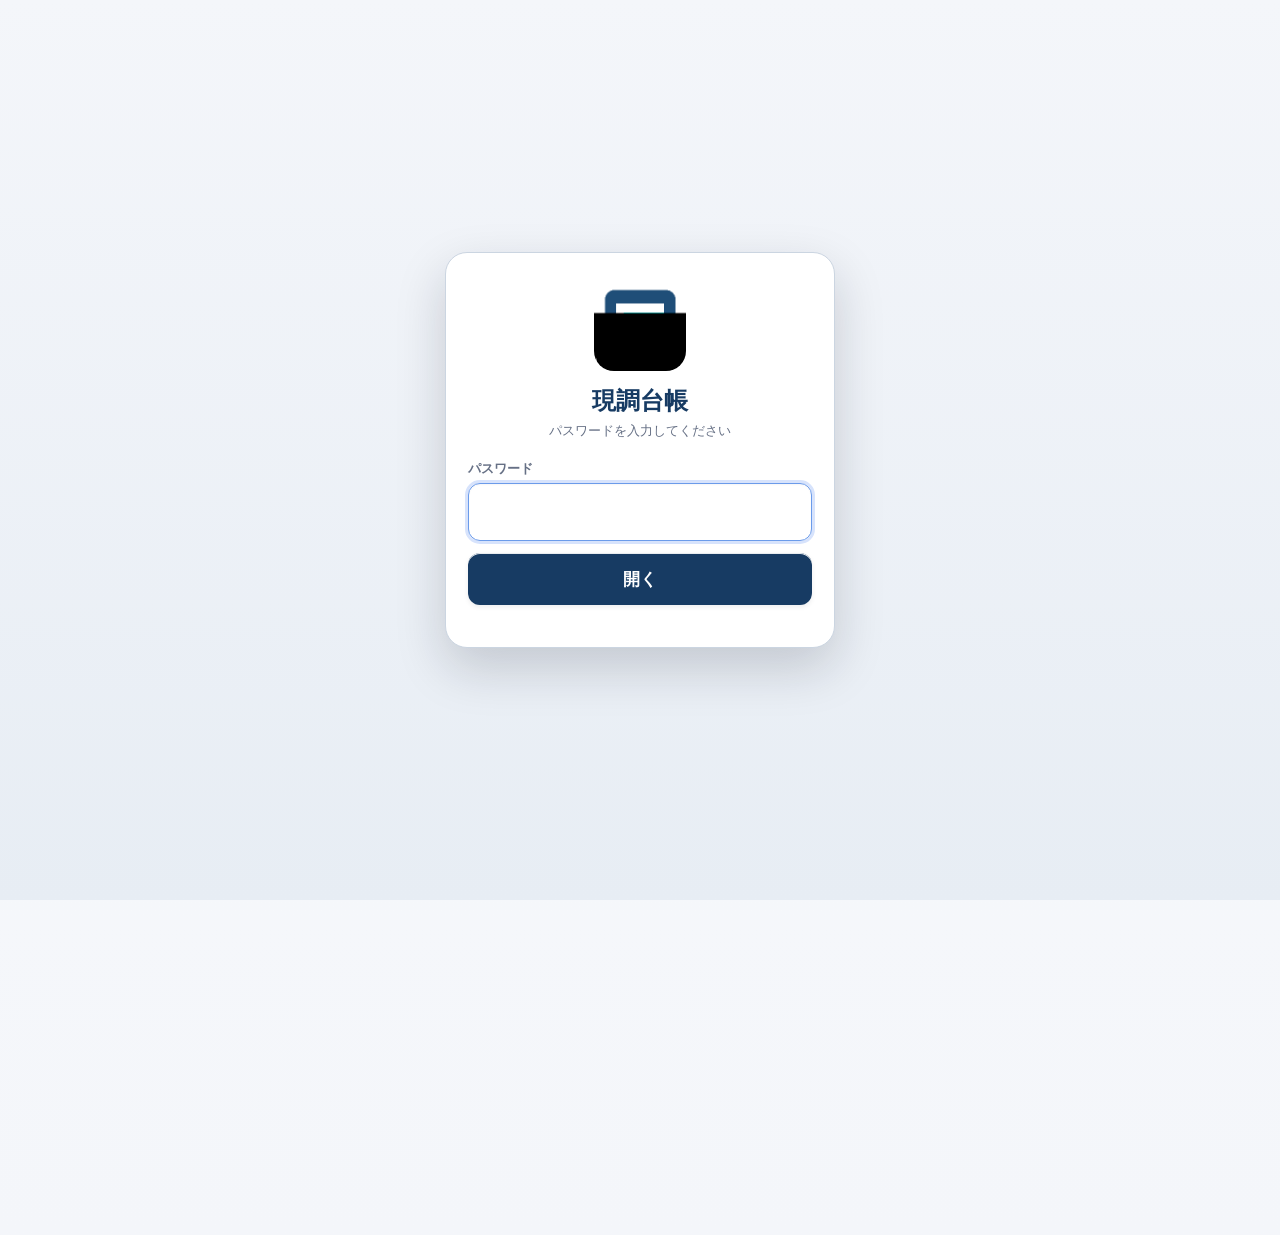
==== commit c9252444: "Audit access control, quantity validation, and isolated PWA caches" ====
--- a/index.html
+++ b/index.html
@@ -3,6 +3,10 @@
 <head>
 <meta charset="utf-8">
 <meta name="viewport" content="width=device-width,initial-scale=1,viewport-fit=cover">
+<meta name="robots" content="noindex,nofollow,noarchive">
+<meta name="referrer" content="no-referrer">
+<meta http-equiv="Content-Security-Policy" content="default-src 'self' data: blob:; img-src 'self' data: blob:; style-src 'self' 'unsafe-inline'; script-src 'self'; worker-src 'self'; manifest-src 'self'; connect-src 'none'; object-src 'none'; base-uri 'none'; form-action 'none'">
+<style>body.access-locked{overflow:hidden}body.access-locked>*:not(.accessGate):not(script){visibility:hidden}</style>
 <meta name="theme-color" content="#173b63">
 <meta name="apple-mobile-web-app-capable" content="yes">
 <meta name="apple-mobile-web-app-title" content="現調台帳">
@@ -12,7 +16,8 @@
 <title>現調台帳</title>
 <link rel="stylesheet" href="app-final.css">
 </head>
-<body>
+<body class="access-locked">
+<script src="./access.js"></script>
 <header><div class="head"><h1>現調台帳</h1><select id="siteSwitcher" class="siteSwitch" aria-label="現場切替"></select><span id="saveState" class="saveState">保存準備中</span></div></header>
 <main>
 <section id="view-site" class="view active"><div class="guideCard noPrint"><div class="guideTitle">① 現場｜最初にここを準備</div><ol class="guideList"><li>現場名・現調日・担当者・工事場所を入力</li><li>下の「拾い項目」に測る項目名と単位を登録</li><li>準備ができたら下部の「② 実測」へ移動</li></ol><div class="guideRule">完了の目安：現場名＋拾い項目が1件以上あれば実測開始できます。</div><div id="guideSiteState" class="guideState warn">入力状況を確認中...</div></div>
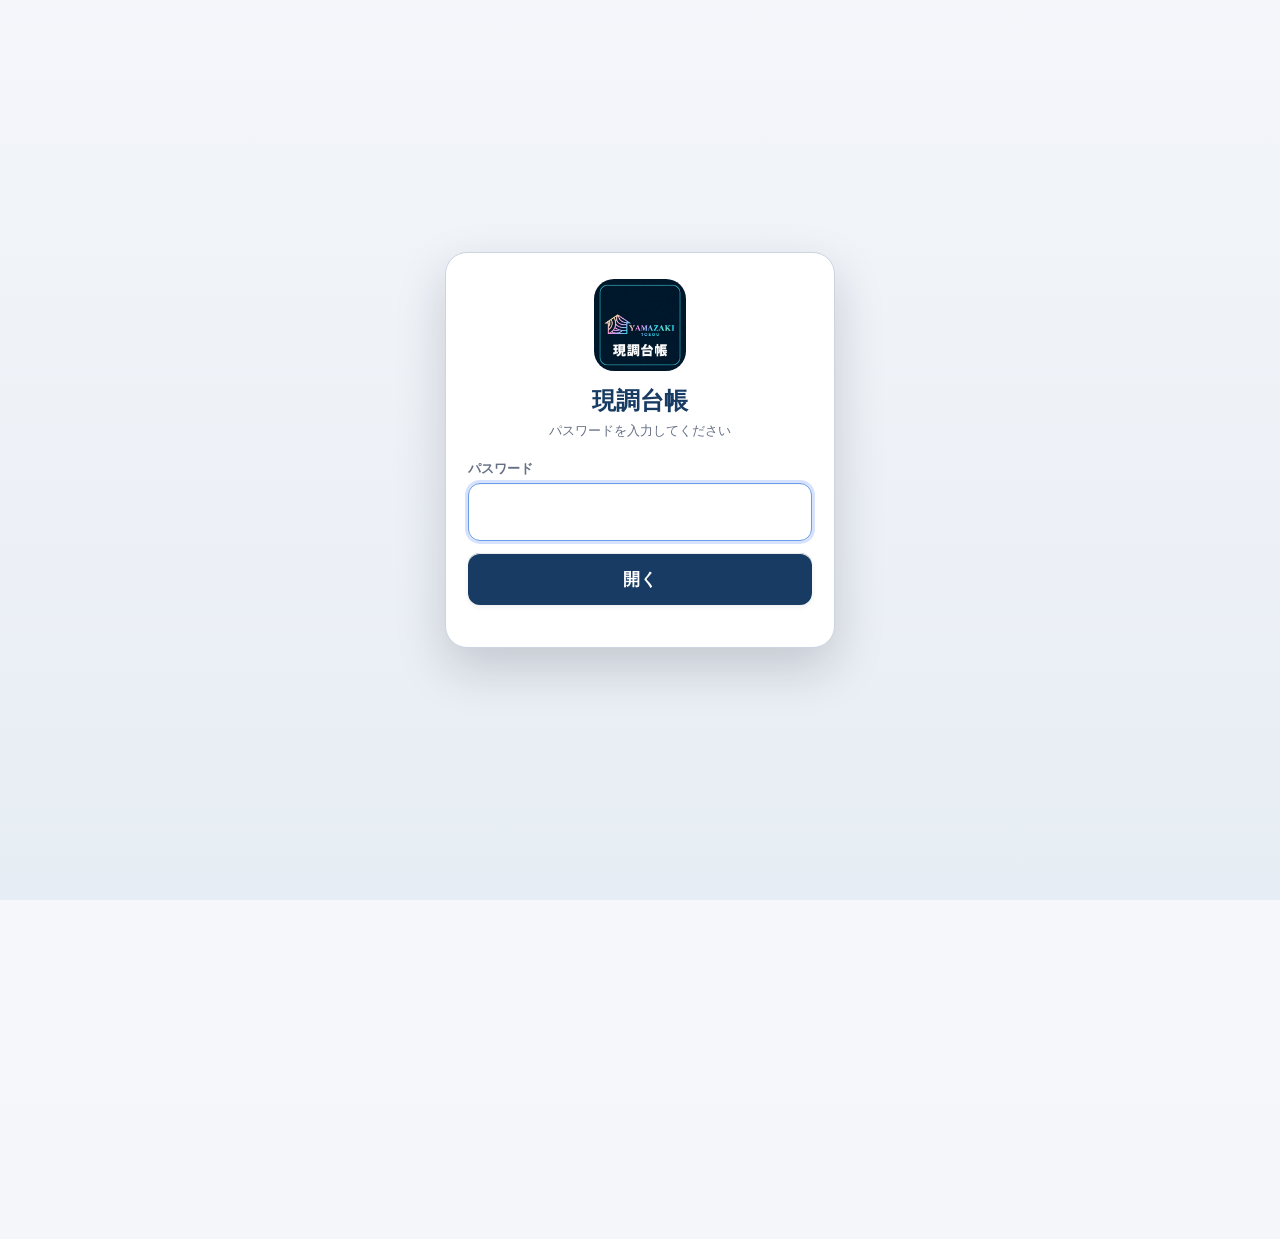
==== commit c7ddf03d: "Brand field survey ledger with readable company icon" ====
--- a/index.html
+++ b/index.html
@@ -10,15 +10,15 @@
 <meta name="theme-color" content="#173b63">
 <meta name="apple-mobile-web-app-capable" content="yes">
 <meta name="apple-mobile-web-app-title" content="現調台帳">
-<link rel="manifest" href="manifest.webmanifest">
-<link rel="icon" href="icons/icon-192.png">
-<link rel="apple-touch-icon" href="icons/icon-192.png">
+<link rel="manifest" href="manifest.webmanifest?v=2">
+<link rel="icon" href="icons/icon-genchou-1254.png?v=1">
+<link rel="apple-touch-icon" href="icons/icon-genchou-1254.png?v=1">
 <title>現調台帳</title>
-<link rel="stylesheet" href="app-final.css">
+<link rel="stylesheet" href="app.css">
 </head>
 <body class="access-locked">
 <script src="./access.js"></script>
-<header><div class="head"><h1>現調台帳</h1><select id="siteSwitcher" class="siteSwitch" aria-label="現場切替"></select><span id="saveState" class="saveState">保存準備中</span></div></header>
+<header><div class="head"><div class="appBrand"><img class="appLogo" src="icons/icon-genchou-1254.png?v=1" alt=""><h1>現調台帳</h1></div><select id="siteSwitcher" class="siteSwitch" aria-label="現場切替"></select><span id="saveState" class="saveState">保存準備中</span></div></header>
 <main>
 <section id="view-site" class="view active"><div class="guideCard noPrint"><div class="guideTitle">① 現場｜最初にここを準備</div><ol class="guideList"><li>現場名・現調日・担当者・工事場所を入力</li><li>下の「拾い項目」に測る項目名と単位を登録</li><li>準備ができたら下部の「② 実測」へ移動</li></ol><div class="guideRule">完了の目安：現場名＋拾い項目が1件以上あれば実測開始できます。</div><div id="guideSiteState" class="guideState warn">入力状況を確認中...</div></div>
   <div class="card"><h2>現場情報</h2><div class="grid">
--- a/app.css
+++ b/app.css
@@ -0,0 +1,14 @@
+:root{--bg:#f4f6fa;--card:#fff;--ink:#152033;--muted:#667085;--line:#c9d2dd;--head:#e8edf3;--main:#245d91;--main2:#eaf3fb;--site:#2563eb;--siteSoft:#eaf2ff;--measure:#d97706;--measureSoft:#fff4df;--result:#16803c;--resultSoft:#eaf8ef;--save:#6d3fc0;--saveSoft:#f2ecff;--danger:#b42318;--dangerSoft:#fff0ef;--ok:#17603a;--warn:#8b5a00;--top:env(safe-area-inset-top);--bottom:env(safe-area-inset-bottom)}
+*{box-sizing:border-box}html{-webkit-text-size-adjust:100%;touch-action:manipulation}body{margin:0;background:linear-gradient(180deg,#edf4ff 0,#f7f9fc 24%,#f4f6fa 100%);color:var(--ink);font-family:-apple-system,BlinkMacSystemFont,"Yu Gothic","Hiragino Sans",Meiryo,sans-serif;padding-bottom:calc(72px + var(--bottom))}button,input,select,textarea{font:inherit;font-size:16px}button{min-height:46px;border:1px solid #c3ccd7;border-radius:12px;background:linear-gradient(180deg,#fff,#f6f8fb);font-weight:800;padding:9px 13px;box-shadow:0 2px 5px rgba(15,23,42,.08),inset 0 1px 0 rgba(255,255,255,.9);transition:transform .08s ease,box-shadow .15s ease,filter .15s ease}button:active{transform:translateY(1px);box-shadow:0 1px 2px rgba(15,23,42,.12)}button.primary{background:linear-gradient(180deg,#3379b7,#245d91);border-color:#1f5688;color:#fff;text-shadow:0 1px 1px rgba(0,0,0,.18)}button.soft{background:linear-gradient(180deg,#f1f7fc,#e5f0f9);border-color:#b9ccdd;color:#183c5c}button.danger{background:linear-gradient(180deg,#fff7f6,#ffe9e7);border-color:#efb2ad;color:var(--danger)}button:disabled{opacity:.45;cursor:not-allowed;filter:grayscale(.35)}
+.deleteHint{font-size:12px;line-height:1.45;color:#667085;padding:2px 3px}.deleteHint.ready{color:#9f1d1d;font-weight:800}input,select,textarea{width:100%;min-height:46px;border:1px solid #c7d0db;border-radius:10px;background:linear-gradient(180deg,#fff,#fbfcfe);padding:9px 10px;box-shadow:inset 0 1px 2px rgba(15,23,42,.04)}input:focus,select:focus,textarea:focus{outline:3px solid rgba(37,99,235,.18);border-color:#6b9bea}textarea{min-height:82px;resize:vertical}label{display:block;font-size:12px;font-weight:800;color:var(--muted);margin-bottom:5px}header{position:sticky;top:0;z-index:35;background:linear-gradient(105deg,rgba(255,255,255,.98),rgba(235,244,255,.98));border-bottom:2px solid #c8d8e9;padding:calc(9px + var(--top)) 12px 9px;backdrop-filter:blur(14px);box-shadow:0 3px 14px rgba(31,78,120,.08)}.appBrand{display:flex;align-items:center;gap:9px;min-width:0}.appLogo{width:44px;height:44px;border-radius:11px;box-shadow:0 2px 7px rgba(23,59,99,.2);flex:none}.head{display:grid;grid-template-columns:auto minmax(150px,1fr) auto;gap:8px;align-items:center}h1{font-size:18px;margin:0;white-space:nowrap;color:#173b63}.saveState{font-size:11px;color:#49637c;white-space:nowrap;font-weight:800}.siteSwitch{min-height:40px;padding:6px 9px;font-size:14px;border-color:#9db8d3;background:#fff}main{max-width:1100px;margin:auto;padding:9px 9px 110px}.view{display:none}.view.active{display:block}.card{background:rgba(255,255,255,.98);border:1px solid #d2d9e2;border-radius:15px;padding:12px;margin:9px 0;box-shadow:0 5px 16px rgba(30,41,59,.07)}#view-site .card{border-top:3px solid var(--site)}#view-measure .card{border-top:3px solid var(--measure)}#view-result .card{border-top:3px solid var(--result)}#view-save .card{border-top:3px solid var(--save)}h2{font-size:17px;margin:0 0 11px;color:#24364b}.grid{display:grid;grid-template-columns:repeat(2,minmax(0,1fr));gap:9px}.grid3{display:grid;grid-template-columns:repeat(3,minmax(0,1fr));gap:9px}.full{grid-column:1/-1}.info{font-size:13px;color:var(--muted);line-height:1.55}.status{font-size:13px;padding:10px 12px;border-radius:10px;background:#edf7f0;color:var(--ok)}.status.warn{background:#fff8e8;color:var(--warn)}.mainAction{position:sticky;bottom:82px;z-index:12;margin:13px 0}.mainAction button{width:100%;min-height:54px;font-size:17px;box-shadow:0 8px 22px rgba(31,78,120,.22)}.bottomNav{position:fixed;left:0;right:0;bottom:0;z-index:50;display:grid;grid-template-columns:repeat(4,1fr);padding:6px 6px calc(6px + var(--bottom));background:rgba(255,255,255,.98);border-top:1px solid var(--line);box-shadow:0 -4px 18px rgba(17,24,39,.1);backdrop-filter:blur(14px)}.bottomNav button{border:0;background:transparent;color:#667085;font-size:12px;min-height:54px;padding:5px 2px}.bottomNav button.active{background:#e9f0f6;color:var(--main)}details{border:1px solid var(--line);border-radius:11px;background:#fff;margin-top:9px}summary{padding:11px;font-weight:800;cursor:pointer}.detailsBody{padding:0 11px 11px;display:grid;gap:9px}.badge{display:inline-block;padding:3px 8px;border-radius:999px;background:#eef2f6;color:#475467;font-size:11px;font-weight:800}.sheetFrame{overflow:auto;border:1px solid #aeb7c2;border-radius:8px;background:#fff;max-height:420px}#itemTable .sheetHead,#itemTable .sheetRow{grid-template-columns:44px 190px 80px 150px minmax(250px,1fr);min-width:714px}.sheetTable{min-width:990px}.sheetHead,.sheetRow{display:grid;grid-template-columns:44px 180px 76px 110px 150px 1fr 52px;min-width:990px}.sheetHead{position:sticky;top:0;z-index:10;background:var(--head);font-size:12px;font-weight:900;text-align:center}.cell{border-right:1px solid #b9c1cb;border-bottom:1px solid #b9c1cb;min-width:0;background:#fff}.sheetHead .cell{background:var(--head);padding:8px 5px}.sheetRow:nth-child(even) .cell{background:#fbfcfd}.cell.no{display:flex;align-items:center;justify-content:center;background:#f2f4f7!important;font-weight:900}.cell input,.cell select{border:0;border-radius:0;height:100%;min-height:46px;background:transparent}.cell input:focus,.cell select:focus{outline:3px solid #2563eb;outline-offset:-3px;background:#eff6ff}.cell.action{display:flex;align-items:center;justify-content:center}.rowMenu{min-height:38px;width:38px;padding:0;border-radius:8px}.measureBox{display:grid;gap:9px}.calcPanel{background:#f7f9fb;border:1px solid #d7dde5;border-radius:10px;padding:10px}.calcValue{font-size:28px;font-weight:900;color:var(--main)}.photoPreview{display:grid;grid-template-columns:repeat(4,1fr);gap:7px}.thumb{aspect-ratio:4/3;border:1px solid var(--line);border-radius:8px;overflow:hidden;background:#eef1f4}.thumb img{width:100%;height:100%;object-fit:cover}.entryPhotos{display:flex;gap:3px;align-items:center;min-height:46px;padding:3px}.entryThumb{width:42px;height:32px;border:1px solid var(--line);overflow:hidden;background:#eef1f4}.entryThumb img{width:100%;height:100%;object-fit:contain}.entryPhotoMore{font-size:11px;color:var(--muted);white-space:nowrap}.printPhotos{display:flex;gap:1.5mm;flex-wrap:wrap}.printPhotos img{width:19mm;height:14mm;object-fit:contain;border:1px solid #777}.resultHead,.resultRow{display:grid;grid-template-columns:220px 80px 110px 1fr;min-width:700px}.resultHead{position:sticky;top:0;background:var(--head);font-size:12px;font-weight:900}.resultHead>div,.resultRow>div{border-right:1px solid #b9c1cb;border-bottom:1px solid #b9c1cb;padding:8px}.resultRow:nth-child(even)>div{background:#fbfcfd}.sheetBackdrop{position:fixed;inset:0;z-index:90;background:rgba(0,0,0,.35);display:flex;align-items:flex-end}.sheet{width:100%;background:#fff;border-radius:20px 20px 0 0;padding:14px 14px calc(14px + var(--bottom));display:grid;gap:9px;box-shadow:0 -12px 30px rgba(0,0,0,.18)}.sheet h3{margin:0 0 4px}.sheet button{width:100%}.hidden{display:none!important}.printOnly{display:none}.guideCard{background:#f8fafc;border:1px solid #cbd5df;border-left:5px solid var(--main);border-radius:12px;padding:10px 11px;margin:9px 0}.guideTitle{font-size:14px;font-weight:900;color:#183c5c;margin-bottom:5px}.guideList{margin:0;padding-left:1.4em;font-size:13px;line-height:1.6}.guideRule{margin-top:8px;padding-top:7px;border-top:1px dashed #c8d0da;font-size:12px;color:#475467}.guideState{margin-top:7px;padding:7px 9px;border-radius:8px;background:#edf7f0;color:var(--ok);font-size:12px;font-weight:800}.guideState.warn{background:#fff8e8;color:var(--warn)}
+#view-site .guideCard{border-left-color:var(--site);background:linear-gradient(135deg,#f7fbff,var(--siteSoft))}#view-site .guideTitle{color:#1d4ed8}
+#view-measure .guideCard{border-left-color:var(--measure);background:linear-gradient(135deg,#fffaf0,var(--measureSoft))}#view-measure .guideTitle{color:#b45309}
+#view-result .guideCard{border-left-color:var(--result);background:linear-gradient(135deg,#f4fff7,var(--resultSoft))}#view-result .guideTitle{color:#147a39}
+#view-save .guideCard{border-left-color:var(--save);background:linear-gradient(135deg,#fbf9ff,var(--saveSoft))}#view-save .guideTitle{color:#6533ad}
+#view-site .sheetHead .cell{background:linear-gradient(180deg,#eaf2ff,#dceaff);color:#1e4f9f}#view-measure .sheetHead .cell{background:linear-gradient(180deg,#fff3dc,#ffe8bd);color:#9a5205}#view-result .resultHead{background:linear-gradient(180deg,#e8f8ed,#d9f2e1);color:#176b34}
+#registerEntryButton{background:linear-gradient(180deg,#f59e0b,#d97706);border-color:#c86b05;box-shadow:0 8px 22px rgba(217,119,6,.25)}#outputButton{background:linear-gradient(180deg,#22a650,#16803c);border-color:#126f34;box-shadow:0 8px 22px rgba(22,128,60,.24)}#backupButton{background:linear-gradient(180deg,#8558d2,#6d3fc0);border-color:#5d31a9;box-shadow:0 6px 18px rgba(109,63,192,.22)}
+.bottomNav button[data-view="site"].active{background:var(--siteSoft);color:var(--site);box-shadow:inset 0 3px 0 var(--site)}.bottomNav button[data-view="measure"].active{background:var(--measureSoft);color:#b85f05;box-shadow:inset 0 3px 0 var(--measure)}.bottomNav button[data-view="result"].active{background:var(--resultSoft);color:var(--result);box-shadow:inset 0 3px 0 var(--result)}.bottomNav button[data-view="save"].active{background:var(--saveSoft);color:var(--save);box-shadow:inset 0 3px 0 var(--save)}
+.negativeToggle{display:flex;align-items:center;gap:10px;border:1px solid #efb1ac;background:linear-gradient(135deg,#fff8f7,var(--dangerSoft));border-radius:12px;padding:10px 12px;box-shadow:inset 0 1px 0 #fff}.negativeToggle input[type="checkbox"]{width:24px;min-width:24px;height:24px;min-height:24px;margin:0;accent-color:var(--danger);box-shadow:none}.negativeToggle label{margin:0;color:#8f231a;font-size:13px;line-height:1.45}.negativeToggle b{font-size:14px}.negativeToggle .subnote{display:block;font-size:11px;color:#9a4a43;font-weight:600;margin-top:2px}.calcPanel.negativeMode{background:linear-gradient(135deg,#fff8f7,#ffeceb);border-color:#efaaa5}.calcPanel.negativeMode .calcValue{color:var(--danger)}
+#view-save details{border-color:#d7c7ef;background:#fcfaff}#view-site details{border-color:#efc5c1;background:#fffafa}
+@media(max-width:680px){.head{grid-template-columns:auto 1fr}.saveState{display:none}.siteSwitch{grid-column:1/-1}.grid,.grid3{grid-template-columns:1fr}.full{grid-column:auto}.photoPreview{grid-template-columns:repeat(2,1fr)}.sheetHead,.sheetRow{grid-template-columns:42px 155px 66px 90px 135px 220px 48px;min-width:756px}.sheetTable{min-width:756px}#itemTable .sheetHead,#itemTable .sheetRow{grid-template-columns:42px 170px 76px 130px 260px;min-width:678px}#itemTable{min-width:678px}.sheetFrame{max-height:360px}}
+@media print{@page{size:A4 landscape;margin:10mm}header,.bottomNav,.mainAction,.noPrint,.sheetBackdrop{display:none!important}body{background:#fff;padding:0}main{max-width:none;padding:0}.view{display:none!important}#view-result{display:block!important}.card{border:0;box-shadow:none;padding:0;margin:0}.printOnly{display:block}.screenOnly{display:none!important}.resultHead,.resultRow{grid-template-columns:62mm 20mm 28mm 1fr;min-width:0}.resultHead>div,.resultRow>div{font-size:9pt;padding:3mm}.printBreak{page-break-before:always}.sheetFrame{max-height:none;overflow:visible;border:0}.detailPrint{width:100%;border-collapse:collapse;font-size:8.5pt}.detailPrint th,.detailPrint td{border:1px solid #333;padding:2.2mm;vertical-align:top}.detailPrint th{background:#e7ecf2}.detailPrint tr{break-inside:avoid;page-break-inside:avoid}.printTitle{text-align:center;font-size:18pt;margin:0 0 8mm}.printMeta{width:100%;border-collapse:collapse;margin-bottom:7mm;font-size:10pt}.printMeta th,.printMeta td{border:1px solid #333;padding:3mm}.printMeta th{width:18%;background:#eef2f6;text-align:left}}
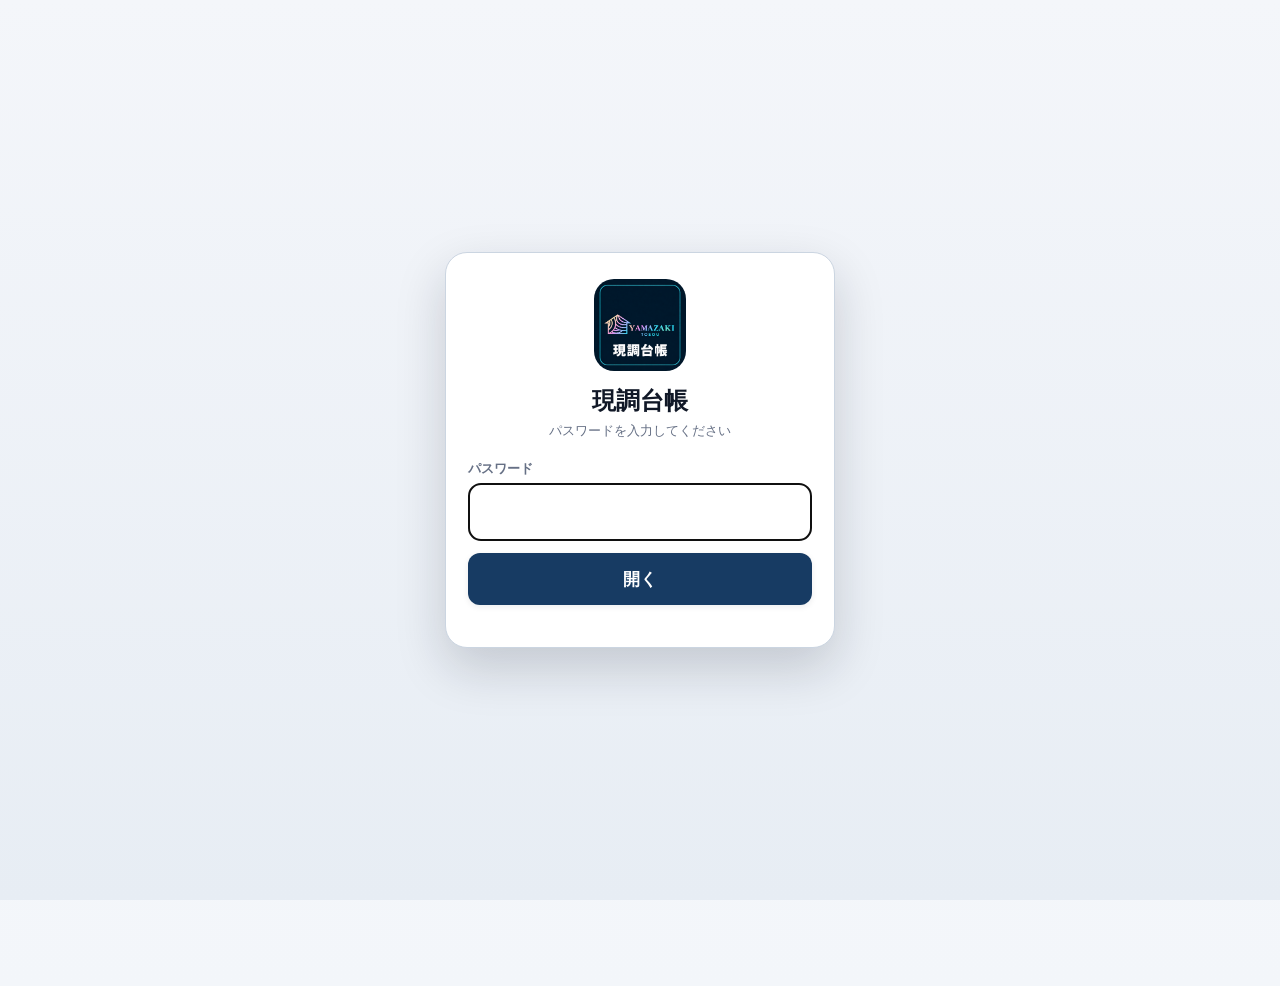
==== commit 6406bb8a: "Replace field survey ledger with face-based measurement workflow" ====
--- a/index.html
+++ b/index.html
@@ -9,55 +9,156 @@
 <style>body.access-locked{overflow:hidden}body.access-locked>*:not(.accessGate):not(script){visibility:hidden}</style>
 <meta name="theme-color" content="#173b63">
 <meta name="apple-mobile-web-app-capable" content="yes">
+<meta name="apple-mobile-web-app-status-bar-style" content="default">
 <meta name="apple-mobile-web-app-title" content="現調台帳">
-<link rel="manifest" href="manifest.webmanifest?v=2">
+<link rel="manifest" href="manifest.webmanifest?v=7">
 <link rel="icon" href="icons/icon-genchou-1254.png?v=1">
 <link rel="apple-touch-icon" href="icons/icon-genchou-1254.png?v=1">
 <title>現調台帳</title>
-<link rel="stylesheet" href="app.css">
+<link rel="stylesheet" href="app-next.css?v=5">
 </head>
 <body class="access-locked">
 <script src="./access.js"></script>
-<header><div class="head"><div class="appBrand"><img class="appLogo" src="icons/icon-genchou-1254.png?v=1" alt=""><h1>現調台帳</h1></div><select id="siteSwitcher" class="siteSwitch" aria-label="現場切替"></select><span id="saveState" class="saveState">保存準備中</span></div></header>
+<header class="topbar">
+  <div class="brand"><img src="icons/icon-genchou-1254.png?v=1" alt=""><strong>現調台帳</strong></div>
+  <select id="siteSwitcher" aria-label="現場切替"></select>
+  <span id="saveState">保存準備中</span>
+</header>
 <main>
-<section id="view-site" class="view active"><div class="guideCard noPrint"><div class="guideTitle">① 現場｜最初にここを準備</div><ol class="guideList"><li>現場名・現調日・担当者・工事場所を入力</li><li>下の「拾い項目」に測る項目名と単位を登録</li><li>準備ができたら下部の「② 実測」へ移動</li></ol><div class="guideRule">完了の目安：現場名＋拾い項目が1件以上あれば実測開始できます。</div><div id="guideSiteState" class="guideState warn">入力状況を確認中...</div></div>
-  <div class="card"><h2>現場情報</h2><div class="grid">
-    <div><label>現場名</label><input id="siteName" placeholder="例：〇〇様邸 外壁改修"></div>
-    <div><label>現調日</label><input id="siteDate" type="date"></div>
-    <div><label>担当者</label><input id="siteStaff" placeholder="担当者名"></div>
-    <div><label>住所・工事場所</label><input id="siteAddress" placeholder="住所"></div>
-    <div class="full"><label>現場メモ</label><textarea id="siteMemo" placeholder="駐車位置、注意点、顧客要望など"></textarea></div>
-  </div></div>
-  <div class="card"><h2>拾い項目</h2><div class="info">表へ直接入力します。不要な項目は項目名を空欄にしてください。末尾へ入力すると次の空行が自動追加されます。</div><div class="sheetFrame"><div id="itemTable" class="sheetTable"></div></div></div>
-  <details class="noPrint"><summary>危険な操作</summary><div class="detailsBody"><div class="info">上部の「現場切替」で削除したい保存現場を選び、このボタンから削除します。</div><button id="deleteSiteButton" class="danger">現在の選択現場を削除</button><div id="deleteSiteHint" class="deleteHint" aria-live="polite"></div></div></details>
+<section id="view-site" class="view active">
+  <div class="card">
+    <h2>現場情報</h2>
+    <div class="formGrid">
+      <label>現場名<input id="siteName" placeholder="例：〇〇様邸"></label>
+      <label>現調日<input id="siteDate" type="date"></label>
+      <label>担当者<input id="siteStaff" placeholder="担当者名"></label>
+      <label>工事場所<input id="siteAddress" placeholder="住所"></label>
+      <label class="wide">現場メモ<textarea id="siteMemo" placeholder="顧客要望・駐車・注意事項など"></textarea></label>
+    </div>
+  </div>
+  <div class="card">
+    <div class="sectionHead"><h2>測定項目</h2><button id="addItemButton" class="small">＋追加</button></div>
+    <div id="itemList" class="itemList"></div>
+    <p class="hint">項目名・単位だけ決めれば開始できます。項目は現場ごとに必要なものだけ登録します。</p>
+  </div>
+  <details class="dangerZone"><summary>現場管理</summary><div><button id="newSiteButton">＋ 新しい現場</button><button id="deleteSiteButton" class="danger">現在の現場を削除</button></div></details>
 </section>
-<section id="view-measure" class="view"><div class="guideCard noPrint"><div class="guideTitle">② 実測｜現場で数量を入れる</div><ol class="guideList"><li>測る項目を選択</li><li>寸法・同寸法数・控除を入力。減算・訂正は「－値で登録」に✅。必要なら写真を最大6枚添付</li><li>「今回数量」と算定式を確認して「実測を登録」</li></ol><div class="guideRule">同じ項目を続けて測る場合は、そのまま寸法だけ入れ直して登録します。</div><div id="guideMeasureState" class="guideState warn">実測状況を確認中...</div></div>
-  <div class="card"><h2>実測登録</h2><div id="measureBox" class="measureBox">
-    <div class="grid"><div><label>項目</label><select id="measureItem"></select></div><div><label>単位</label><input id="measureUnit" readonly></div></div>
-    <div id="areaFields" class="grid3 hidden"><div><label>計算方法</label><select id="areaMode"><option value="flat">縦 × 横</option><option value="floor">長さ × 奥行き</option><option value="around">四周 × 高さ</option></select></div><div><label id="aLabel">縦・高さ（m）</label><input id="areaA" type="number" step="0.001" inputmode="decimal"></div><div><label id="bLabel">横・幅（m）</label><input id="areaB" type="number" step="0.001" inputmode="decimal"></div><div id="cField" class="hidden"><label id="cLabel">高さ（m）</label><input id="areaC" type="number" step="0.001" inputmode="decimal"></div><div><label>同寸法数</label><input id="areaCount" type="number" min="1" step="1" value="1"></div><div><label>控除合計（㎡）</label><input id="areaDeduct" type="number" min="0" step="0.001" value="0"></div></div>
-    <div id="lengthFields" class="grid3 hidden"><div><label>長さ（m）</label><input id="lengthValue" type="number" step="0.001" inputmode="decimal"></div><div><label>同寸法数</label><input id="lengthCount" type="number" min="1" step="1" value="1"></div><div><label>控除合計（m）</label><input id="lengthDeduct" type="number" min="0" step="0.001" value="0"></div></div>
-    <div id="qtyFields" class="grid hidden"><div><label>数量</label><input id="qtyValue" type="number" step="0.001" value="1"></div></div>
-    <div class="negativeToggle"><input id="negativeEntry" type="checkbox"><label for="negativeEntry"><b>－値として登録</b><span class="subnote">減算・訂正用。寸法は通常どおり正の値で入力し、最終数量だけをマイナスで登録します。</span></label></div>
-    <div class="grid"><div><label>実測メモ</label><textarea id="entryMemo" placeholder="測定根拠、控除内容、再確認事項"></textarea></div><div><label>写真（任意・最大6枚）</label><input id="entryPhotos" type="file" accept="image/*" capture="environment" multiple><div id="photoPreview" class="photoPreview"></div></div></div>
-    <div id="calcPanel" class="calcPanel"><div class="info">今回数量</div><span id="liveQty" class="calcValue">0.000</span> <b id="liveUnit"></b><div id="liveFormula" class="info"></div></div>
-  </div></div>
-  <div class="mainAction"><button id="registerEntryButton" class="primary">実測を登録</button></div>
-  <div class="card"><h2>実測履歴</h2><div class="sheetFrame"><div id="entryTable" class="sheetTable"></div></div></div>
+
+<section id="view-measure" class="view">
+  <div id="surfaceEmpty" class="surfaceEmpty">
+    <div class="card heroCard">
+      <h2>面ごとに開始</h2>
+      <p>その面で測る項目を選び、全景を1回撮影。以後は同じ写真を使います。</p>
+      <button id="startSurfaceButton" class="primary big">この面を開始</button>
+      <button id="resumeSurfaceButton" class="hidden">未完了の面を再開</button>
+    </div>
+    <div id="surfaceHistory" class="surfaceHistory"></div>
+  </div>
+
+  <div id="surfaceWork" class="hidden">
+    <div class="workTop">
+      <div><b id="surfaceLabel">面 1</b><span id="surfaceStatus" class="pill"></span></div>
+      <div class="workTopActions"><button id="editSurfaceItemsButton" class="small">項目</button><button id="showSavedButton" class="small">登録済み表示</button></div>
+    </div>
+
+    <div id="setupPanel" class="card setupPanel">
+      <div id="stepItems" class="setupStep">
+        <h2>① この面で測る項目</h2>
+        <div id="surfaceItemPicker" class="chipGrid"></div>
+        <button id="confirmSurfaceItems" class="primary">項目を確定</button>
+      </div>
+      <div id="stepPhoto" class="setupStep hidden">
+        <h2>② 全景写真</h2>
+        <p class="hint">建物面ができるだけ正面に近く、全体が入る位置から撮影。</p>
+        <button id="captureBaseButton" class="primary">全景を撮影</button>
+        <input id="basePhotoInput" class="hidden" type="file" accept="image/*" capture="environment">
+      </div>
+      <div id="stepCalibration" class="setupStep hidden">
+        <h2>③ 較正</h2>
+        <div class="inlineForm"><label>実寸（m）<input id="calibrationValue" inputmode="decimal" type="number" step="0.001" placeholder="例 8.600"></label><button id="startCalibrationButton" class="primary">線を引く</button></div>
+        <button id="skipCalibrationButton" class="textButton">時間がないため較正なしで進む</button>
+      </div>
+    </div>
+
+    <div id="editorPanel" class="hidden">
+      <div id="photoCard" class="photoCard">
+        <div id="photoStage" class="photoStage">
+          <img id="basePhoto" alt="基準写真">
+          <svg id="annotationSvg" xmlns="http://www.w3.org/2000/svg"></svg>
+          <div id="magnifier" class="magnifier hidden"></div>
+        </div>
+        <div class="editorBar">
+          <button id="undoPointButton" aria-label="一つ戻す">↩︎ 戻す</button>
+          <span id="drawGuide">項目を選択してください</span>
+          <button id="closePolygonButton" class="hidden">囲み確定</button>
+        </div>
+      </div>
+
+      <div class="itemRailWrap"><div id="itemRail" class="itemRail"></div></div>
+
+      <div id="measureCard" class="card measureCard">
+        <div class="measureHeader"><div><b id="activeItemName">項目未選択</b><span id="activeItemUnit"></span></div><select id="shapeMode" aria-label="図形"><option value="auto">自動</option><option value="line">線</option><option value="quad">四角囲み</option><option value="polygon">ポリゴン</option><option value="point">点</option></select></div>
+
+        <div id="areaInput" class="measureInput hidden">
+          <div class="modeTabs"><button data-area-mode="rect" class="active">縦×横</button><button data-area-mode="beam">梁3面</button><button data-area-mode="direct">数量直接</button></div>
+          <div id="rectFields" class="inputGrid"><label>縦・高さ（m）<input id="areaH" type="number" step="0.001" inputmode="decimal"></label><label>横・幅（m）<input id="areaW" type="number" step="0.001" inputmode="decimal"></label><label>同寸法数<input id="areaCount" type="number" min="1" step="1" value="1"></label></div>
+          <div id="beamFields" class="hidden">
+            <div class="inputGrid"><label>梁成（m）<input id="beamH" type="number" step="0.001" inputmode="decimal"></label><label>梁幅（m）<input id="beamW" type="number" step="0.001" inputmode="decimal"></label><label>長さ（m）<input id="beamLength" type="number" step="0.001" inputmode="decimal"></label></div>
+            <div class="beamActions"><button id="beamPlusButton">＋ 長さ追加</button><button id="beamMinusButton">－ 長さ控除</button><button id="beamClearButton" class="small">クリア</button></div>
+            <div id="beamSegments" class="segmentList"></div>
+            <label class="lockCheck"><input id="beamLockSection" type="checkbox" checked> 梁成・梁幅を登録後も固定</label>
+          </div>
+          <div id="directAreaFields" class="hidden"><label>数量（㎡）<input id="directAreaQty" type="number" step="0.001" inputmode="decimal"></label></div>
+        </div>
+
+        <div id="lengthInput" class="measureInput hidden">
+          <div class="inputGrid"><label>長さ（m）<input id="lengthValue" type="number" step="0.001" inputmode="decimal"></label><label>同寸法数<input id="lengthCount" type="number" min="1" step="1" value="1"></label></div>
+        </div>
+        <div id="qtyInput" class="measureInput hidden"><label>数量<input id="qtyValue" type="number" step="0.001" inputmode="decimal" value="1"></label></div>
+
+        <details class="exceptionBox"><summary>例外処理</summary><div class="exceptionInner"><label class="toggle"><input id="negativeEntry" type="checkbox"> この測定だけマイナス数量</label><label>補足メモ（必要な時だけ）<textarea id="entryMemo" placeholder="図形で伝わらない事情だけ"></textarea></label></div></details>
+
+        <div class="liveBox"><span>今回数量</span><strong id="liveQty">0.000</strong><b id="liveUnit"></b><small id="liveFormula"></small></div>
+      </div>
+
+      <div class="stickyActions">
+        <button id="undoActionButton">↩︎</button>
+        <button id="registerEntryButton" class="primary">登録して次へ</button>
+        <button id="finishSurfaceButtonBottom">面完了</button>
+      </div>
+
+      <div class="card compact"><div class="sectionHead"><h2>この面の登録</h2><span id="surfaceEntryCount" class="pill"></span></div><div id="entryList"></div></div>
+    </div>
+  </div>
 </section>
-<section id="view-result" class="view"><div class="guideCard noPrint"><div class="guideTitle">③ 集計｜数量を確認して出力</div><ol class="guideList"><li>項目別合計と実測件数を確認</li><li>数量がおかしい場合は「② 実測」に戻り履歴を確認・修正</li><li>問題なければ「出力」からPDF・CSV・コピーを選択</li></ol><div class="guideRule">PDF/CSVは未入力や不正数量があると停止します。警告を直してから出力してください。</div><div id="guideResultState" class="guideState warn">集計状況を確認中...</div></div>
-  <div class="printOnly"><h1 class="printTitle">現調数量集計表</h1><table class="printMeta"><tr><th>現場名</th><td id="printSiteName"></td><th>現調日</th><td id="printSiteDate"></td></tr><tr><th>工事場所</th><td id="printAddress"></td><th>担当者</th><td id="printStaff"></td></tr></table></div>
-  <div class="card"><h2>項目別集計</h2><div id="resultStatus" class="status"></div><div class="sheetFrame" style="margin-top:9px"><div id="resultTable"></div></div></div>
-  <div class="mainAction screenOnly"><button id="outputButton" class="primary">出力</button></div>
-  <div class="printOnly printBreak"><h2>実測明細</h2><div id="printDetails"></div></div>
+
+<section id="view-result" class="view">
+  <div class="printOnly"><h1>現調数量集計表</h1><div id="printModeLabel" class="printModeLabel"></div><table class="printMeta"><tr><th>現場名</th><td id="printSiteName"></td><th>現調日</th><td id="printSiteDate"></td></tr><tr><th>工事場所</th><td id="printAddress"></td><th>担当者</th><td id="printStaff"></td></tr></table></div>
+  <div class="card"><div class="sectionHead"><h2>項目別集計</h2><span id="resultStatus" class="pill"></span></div><div id="resultTable" class="resultTable"></div></div>
+  <div class="card"><h2>面別実測記録</h2><div id="surfaceEvidence"></div></div>
+  <div class="card"><h2>実測明細</h2><div id="entryTable" class="entryTable"></div></div>
+  <section id="drawingPrint" class="drawingPrint printOnly" aria-label="現地調査 実測図"></section>
+  <button id="outputButton" class="primary big screenOnly">PDF・出力</button>
 </section>
-<section id="view-save" class="view"><div class="guideCard noPrint"><div class="guideTitle">④ 保存｜普段は自動、区切りでバックアップ</div><ol class="guideList"><li>通常の入力は自動保存なので操作不要</li><li>現調完了時・端末変更前・大きな修正前に「バックアップ」</li><li>別端末や復旧時だけ「バックアップを復元」を使用</li></ol><div class="guideRule">迷ったら、下部の番号順に戻れば作業を再開できます。</div><div id="guideSaveState" class="guideState">保存状態を確認中...</div></div>
-  <div class="card"><h2>保存・復元</h2><div class="info">入力内容は自動保存されます。案件完了時または端末変更前にバックアップしてください。</div><div style="display:grid;gap:9px;margin-top:12px"><button id="backupButton" class="primary">バックアップ</button><button id="importButton">バックアップを復元</button><input id="importFile" class="hidden" type="file" accept="application/json"></div></div>
-  <div class="card"><h2>端末状態</h2><div id="storageInfo" class="info">確認中...</div></div>
-  <details><summary>危険な操作</summary><div class="detailsBody"><button id="resetAllButton" class="danger">この端末の全現場データを初期化</button></div></details>
+
+<section id="view-save" class="view">
+  <div class="card"><h2>保存・復元</h2><p class="hint">入力は端末内へ自動保存。現調完了時にバックアップしてください。</p><button id="backupButton" class="primary">バックアップ</button><button id="importButton">バックアップを復元</button><input id="importFile" class="hidden" type="file" accept="application/json"></div>
+  <div class="card"><h2>端末状態</h2><div id="storageInfo" class="hint">確認中</div></div>
+  <details class="dangerZone"><summary>危険な操作</summary><div><button id="resetAllButton" class="danger">この端末の全現場を初期化</button></div></details>
 </section>
 </main>
-<nav class="bottomNav"><button class="active" data-view="site">① 現場</button><button data-view="measure">② 実測</button><button data-view="result">③ 集計</button><button data-view="save">④ 保存</button></nav>
+<nav class="bottomNav"><button class="active" data-view="site">現場</button><button data-view="measure">実測</button><button data-view="result">集計</button><button data-view="save">保存</button></nav>
 <div id="sheetRoot"></div>
-<script src="app-core.js"></script>
-<script src="app-ui.js"></script>
-<script src="app-io.js"></script></body></html>+<script src="app-next-01.js?v=5"></script>
+<script src="app-next-02.js?v=5"></script>
+<script src="app-next-03a1.js?v=5"></script>
+<script src="app-next-03a2a.js?v=5"></script>
+<script src="app-next-03a2b.js?v=5"></script>
+<script src="app-next-03b.js?v=5"></script>
+<script src="app-next-03c.js?v=5"></script>
+<script src="app-next-04a1.js?v=5"></script>
+<script src="app-next-04a2.js?v=5"></script>
+<script src="app-next-04b1.js?v=5"></script>
+<script src="app-next-04b2.js?v=5"></script>
+</body>
+</html>
--- a/app-next.css
+++ b/app-next.css
@@ -0,0 +1,27 @@
+:root{--bg:#f3f6fa;--card:#fff;--ink:#152033;--muted:#667085;--line:#cad3de;--main:#245d91;--main2:#e9f3fc;--accent:#d97706;--accent2:#fff3dc;--ok:#16803c;--danger:#b42318;--bottom:env(safe-area-inset-bottom);--top:env(safe-area-inset-top)}
+*{box-sizing:border-box}html{-webkit-text-size-adjust:100%;touch-action:manipulation}body{margin:0;background:linear-gradient(#edf4ff,#f7f9fc 24%,var(--bg));color:var(--ink);font-family:-apple-system,BlinkMacSystemFont,"Hiragino Sans","Yu Gothic",Meiryo,sans-serif;padding-bottom:calc(76px + var(--bottom))}button,input,select,textarea{font:inherit;font-size:16px}button{min-height:46px;border:1px solid #bdc8d5;border-radius:12px;background:linear-gradient(#fff,#f5f7fa);padding:9px 13px;font-weight:800;box-shadow:0 2px 6px rgba(15,23,42,.08)}button:active{transform:translateY(1px)}button.primary{background:linear-gradient(#3479b6,#245d91);border-color:#1f5688;color:#fff}button.danger{color:var(--danger);border-color:#eab0ab;background:#fff3f2}button.big{width:100%;min-height:56px;font-size:17px}.small{min-height:38px;padding:6px 10px;font-size:13px}.textButton{border:0;background:transparent;box-shadow:none;color:#667085;text-decoration:underline}.hidden{display:none!important}.printOnly{display:none}
+input,select,textarea{width:100%;min-height:46px;border:1px solid #c5cfda;border-radius:10px;background:#fff;padding:9px 10px}textarea{min-height:72px;resize:vertical}label{display:grid;gap:5px;font-size:12px;font-weight:800;color:#667085}.topbar{position:sticky;top:0;z-index:80;display:grid;grid-template-columns:auto 1fr auto;gap:8px;align-items:center;padding:calc(8px + var(--top)) 10px 8px;background:rgba(255,255,255,.97);border-bottom:1px solid #cad7e5;box-shadow:0 3px 14px rgba(31,78,120,.08);backdrop-filter:blur(12px)}.brand{display:flex;align-items:center;gap:7px;color:#173b63}.brand img{width:40px;height:40px;border-radius:10px}.topbar select{min-height:40px;font-size:14px}.topbar #saveState{font-size:11px;color:#50677e;font-weight:800;white-space:nowrap}main{max-width:980px;margin:auto;padding:8px 8px 110px}.view{display:none}.view.active{display:block}.card{background:rgba(255,255,255,.99);border:1px solid #d3dbe5;border-radius:15px;padding:12px;margin:9px 0;box-shadow:0 5px 16px rgba(30,41,59,.06)}.card h2{font-size:17px;margin:0 0 10px}.compact{padding:10px}.sectionHead{display:flex;align-items:center;justify-content:space-between;gap:8px}.formGrid{display:grid;grid-template-columns:1fr 1fr;gap:9px}.wide{grid-column:1/-1}.hint{font-size:12px;line-height:1.55;color:var(--muted);margin:7px 0}.pill{display:inline-flex;align-items:center;min-height:25px;padding:3px 8px;border-radius:999px;background:#edf2f7;color:#475467;font-size:11px;font-weight:900}.pill.ok{background:#e8f7ed;color:#147a39}.pill.warn{background:#fff4df;color:#9a5205}.bottomNav{position:fixed;left:0;right:0;bottom:0;z-index:100;display:grid;grid-template-columns:repeat(4,1fr);padding:6px 6px calc(6px + var(--bottom));background:rgba(255,255,255,.98);border-top:1px solid var(--line);box-shadow:0 -4px 18px rgba(17,24,39,.1)}.bottomNav button{border:0;background:transparent;box-shadow:none;color:#667085;font-size:12px;min-height:54px}.bottomNav button.active{background:#eaf3fb;color:#245d91;box-shadow:inset 0 3px 0 #245d91}.itemList{display:grid;gap:7px}.itemRow{display:grid;grid-template-columns:1fr 86px 44px;gap:7px;align-items:center}.itemRow .drag{font-size:18px}.itemRow button{min-height:42px;padding:5px}.dangerZone{margin-top:10px;border:1px solid #e1c5c2;border-radius:12px;background:#fff}.dangerZone summary{padding:11px;font-weight:800}.dangerZone>div{padding:0 11px 11px;display:grid;gap:8px}
+.surfaceEmpty .heroCard{text-align:center;padding:24px 16px}.heroCard p{font-size:13px;color:#667085;line-height:1.6}.surfaceHistory{display:grid;gap:8px}.surfaceHistoryCard{display:flex;align-items:center;justify-content:space-between;gap:8px;background:#fff;border:1px solid #d2dbe5;border-radius:12px;padding:10px}.surfaceHistoryCard img{width:70px;height:52px;object-fit:cover;border-radius:8px;border:1px solid #ccd5df}.workTop{position:sticky;top:66px;z-index:50;display:flex;align-items:center;justify-content:space-between;gap:8px;background:rgba(244,247,251,.96);padding:8px 2px;backdrop-filter:blur(10px)}.workTopActions{display:flex;gap:6px}.setupPanel{border-top:4px solid #d97706}.setupStep{display:grid;gap:9px}.chipGrid,.itemRail{display:flex;gap:7px;flex-wrap:wrap}.chip{min-height:40px;border-radius:999px;padding:7px 11px;font-size:13px}.chip.selected{background:#245d91;color:#fff;border-color:#1f5688}.chip.done{box-shadow:inset 0 -3px 0 #16803c}.inlineForm{display:grid;grid-template-columns:1fr auto;gap:8px;align-items:end}.photoCard{background:#101419;border-radius:14px;padding:6px;margin:8px 0;box-shadow:0 6px 18px rgba(0,0,0,.18)}.photoStage{position:relative;width:100%;background:#0d1117;border-radius:10px;overflow:hidden;touch-action:none;user-select:none;-webkit-user-select:none}.photoStage img{display:block;width:100%;height:auto;pointer-events:none}.photoStage svg{position:absolute;inset:0;width:100%;height:100%;overflow:visible;touch-action:none}.ann-line{stroke:#ffcc00;stroke-width:5;vector-effect:non-scaling-stroke;fill:none;filter:drop-shadow(0 1px 1px #000)}.ann-saved{stroke:#00e1ff;stroke-width:3;vector-effect:non-scaling-stroke;fill:rgba(0,225,255,.07)}.ann-hit{fill:transparent;stroke:transparent;pointer-events:all}.ann-point{fill:#fff;stroke:#ff9f0a;stroke-width:4;vector-effect:non-scaling-stroke;pointer-events:none}.ann-label{fill:#111;font-size:36px;font-weight:900;paint-order:stroke;stroke:#fff;stroke-width:10px;stroke-linejoin:round;pointer-events:none}.editorBar{display:grid;grid-template-columns:auto 1fr auto;align-items:center;gap:7px;padding:7px 2px 1px;color:#fff}.editorBar button{min-height:38px;font-size:13px}.editorBar span{text-align:center;font-size:12px;color:#d0d7de}.magnifier{position:absolute;width:116px;height:116px;border-radius:50%;border:4px solid #fff;box-shadow:0 4px 14px rgba(0,0,0,.35);pointer-events:none;background-repeat:no-repeat;z-index:20;transform:translate(-50%,-50%)}.magnifier:before,.magnifier:after{content:"";position:absolute;background:rgba(255,59,48,.9);left:50%;top:50%;transform:translate(-50%,-50%)}.magnifier:before{width:22px;height:1px}.magnifier:after{width:1px;height:22px}.itemRailWrap{position:sticky;top:114px;z-index:45;background:rgba(244,247,251,.97);padding:6px 0;overflow:auto}.itemRail{flex-wrap:nowrap;overflow-x:auto;padding-bottom:2px}.itemRail .chip{white-space:nowrap}.measureCard{border-top:4px solid #d97706}.measureHeader{display:flex;justify-content:space-between;align-items:center;gap:8px}.measureHeader>div{display:flex;align-items:baseline;gap:7px}.measureHeader #activeItemName{font-size:18px}.measureHeader #activeItemUnit{font-size:12px;color:#667085}.measureHeader select{width:auto;min-height:40px;font-size:13px}.measureInput{margin-top:10px}.inputGrid{display:grid;grid-template-columns:repeat(3,1fr);gap:8px}.modeTabs{display:grid;grid-template-columns:repeat(3,1fr);gap:6px;margin-bottom:8px}.modeTabs button{font-size:12px;min-height:40px;padding:5px}.modeTabs button.active{background:#fff0d2;border-color:#d97706;color:#a55304}.beamActions{display:grid;grid-template-columns:1fr 1fr auto;gap:6px;margin-top:8px}.segmentList{display:flex;gap:6px;flex-wrap:wrap;margin-top:8px}.segment{display:inline-flex;gap:4px;padding:5px 8px;border-radius:999px;background:#eef2f6;font-size:12px;font-weight:800}.segment.minus{background:#fff0ef;color:#a83228}.lockCheck{display:flex;grid-template-columns:auto 1fr;align-items:center;gap:6px;margin-top:8px}.lockCheck input,.toggle input{width:22px;min-height:22px}.exceptionBox{margin-top:10px;border:1px dashed #cbd3dc;border-radius:10px}.exceptionBox summary{padding:9px 10px;font-size:12px;font-weight:800;color:#667085}.exceptionInner{padding:0 10px 10px;display:grid;gap:8px}.toggle{display:flex;align-items:center;gap:7px}.liveBox{margin-top:10px;padding:10px;border-radius:12px;background:#f6f8fb;border:1px solid #d6dee7;display:grid;grid-template-columns:auto auto 1fr;gap:5px 8px;align-items:baseline}.liveBox span{font-size:11px;color:#667085}.liveBox strong{font-size:28px;color:#245d91}.liveBox small{grid-column:1/-1;color:#667085;word-break:break-all}.stickyActions{position:static;z-index:1;display:grid;grid-template-columns:58px 1fr 82px;gap:6px;padding:7px;background:rgba(244,247,251,.97);border-radius:14px;box-shadow:0 6px 20px rgba(17,24,39,.16);backdrop-filter:blur(10px)}.stickyActions button{min-height:54px}.stickyActions #registerEntryButton{background:linear-gradient(#f59e0b,#d97706);border-color:#bd6505;color:#fff;font-size:16px}.entryMini{display:grid;grid-template-columns:34px 1fr auto auto;gap:7px;align-items:center;padding:8px 0;border-bottom:1px solid #edf0f3;font-size:12px}.entryMini:last-child{border:0}.entryMini .qty{font-weight:900}.entryMini button{min-height:34px;padding:3px 8px;font-size:11px}
+.resultTable{display:grid}.resultRow{display:grid;grid-template-columns:1fr 65px 90px 90px;gap:0;border-bottom:1px solid #e1e6ec}.resultRow>div{padding:8px 5px;font-size:12px}.resultRow.head{font-weight:900;background:#e9eef4}.evidenceCard{margin:10px 0;padding:9px;border:1px solid #d1dae4;border-radius:12px;break-inside:avoid}.evidenceTitle{display:flex;justify-content:space-between;align-items:center;margin-bottom:6px}.evidenceStage{position:relative;width:100%;background:#111;border-radius:8px;overflow:hidden}.evidenceStage img{display:block;width:100%;height:auto}.evidenceStage svg{position:absolute;inset:0;width:100%;height:100%}.entryTable{display:grid;gap:4px}.entryFull{display:grid;grid-template-columns:34px 1fr 70px 1.5fr auto;gap:6px;align-items:center;border-bottom:1px solid #e3e8ee;padding:7px 2px;font-size:12px}.entryFull button{min-height:34px;padding:3px 8px}.screenOnly{display:block}.printMeta{width:100%;border-collapse:collapse;margin-bottom:5mm}.printMeta th,.printMeta td{border:1px solid #444;padding:2mm;font-size:9pt}.sheetBackdrop{position:fixed;inset:0;z-index:200;background:rgba(0,0,0,.38);display:flex;align-items:flex-end}.sheet{width:100%;background:#fff;border-radius:20px 20px 0 0;padding:14px 14px calc(14px + var(--bottom));display:grid;gap:8px;box-shadow:0 -12px 30px rgba(0,0,0,.18)}.sheet h3{margin:0 0 4px}.sheet button{width:100%}
+@media(max-width:680px){.topbar{grid-template-columns:auto 1fr}.topbar #saveState{display:none}.topbar select{grid-column:1/-1}.formGrid{grid-template-columns:1fr}.wide{grid-column:auto}.workTop{top:99px}.itemRailWrap{top:148px}.inputGrid{grid-template-columns:1fr 1fr}.inputGrid label:last-child:nth-child(3){grid-column:1/-1}.resultRow{grid-template-columns:1fr 52px 82px 64px}.entryFull{grid-template-columns:30px 1fr 70px auto}.entryFull .formula{grid-column:2/-1}.beamActions{grid-template-columns:1fr 1fr}.beamActions .small{grid-column:1/-1}}
+@media print{@page{size:A4 portrait;margin:9mm}.topbar,.bottomNav,.screenOnly,.stickyActions,.workTop,.itemRailWrap,#view-site,#view-measure,#view-save{display:none!important}body{background:#fff;padding:0}main{max-width:none;padding:0}#view-result{display:block!important}.card{border:0;box-shadow:none;padding:0;margin:0 0 5mm}.printOnly{display:block}.evidenceCard{page-break-inside:avoid}.evidenceStage{max-height:110mm}.evidenceStage img{max-height:110mm;object-fit:contain}.resultRow>div,.entryFull{font-size:8.5pt}.entryFull button{display:none}}
+.legacyPhotos{display:flex;gap:4px;flex-wrap:wrap;margin-top:5px}.legacyPhotos img{width:64px;height:48px;object-fit:contain;border:1px solid #cbd5df;border-radius:5px;background:#fff}
+
+.printModeLabel{display:inline-block;margin:0 0 4mm;padding:1.5mm 3mm;border:1px solid #697586;border-radius:999px;font-size:9pt;font-weight:900}
+
+.chip.utility{background:#f7f9fc;border-style:dashed;color:#44566c}
+
+/* 現調実測図：元写真＋座標レイヤーから生成する印刷専用の写真実測図 */
+.drawingPrint{display:none}.drawingSheet{page-break-after:always;break-after:page}.drawingSheet:last-child{page-break-after:auto;break-after:auto}
+.drawingHeader{display:flex;justify-content:space-between;gap:12mm;align-items:flex-start;margin-bottom:3mm;border-bottom:1.5px solid #111;padding-bottom:2mm}.drawingHeader h1{font-size:16pt;margin:0 0 1mm}.drawingHeader b{font-size:10pt}.drawingMeta{text-align:right;font-size:8.5pt;line-height:1.45}.drawingWarning{border:1px solid #9a5205;background:#fff7df;padding:2mm 3mm;margin:0 0 2.5mm;font-size:8.5pt;font-weight:800}
+.drawingCanvasWrap{height:128mm;width:100%;display:flex;align-items:center;justify-content:center;overflow:hidden}.drawingStage{position:relative;height:100%;width:auto;max-width:100%;background:#fff;border:1px solid #222;overflow:hidden;flex:none}.drawingStage img{display:block;width:100%;height:100%;object-fit:fill}.drawingStage svg{position:absolute;inset:0;width:100%;height:100%}
+.drawing-cal{stroke:#1d4ed8;stroke-width:4;fill:none;vector-effect:non-scaling-stroke;stroke-dasharray:12 8}.drawing-measure{stroke:#b45309;stroke-width:4;fill:rgba(245,158,11,.08);vector-effect:non-scaling-stroke}.drawing-opening{stroke:#b42318;stroke-width:4;fill:rgba(180,35,24,.08);vector-effect:non-scaling-stroke}.drawing-arrow{fill:#111}
+.drawing-label,.drawing-cal-label{font-size:29px;font-weight:900;fill:#111;paint-order:stroke;stroke:#fff;stroke-width:9px;stroke-linejoin:round}.drawing-cal-label{fill:#163d9d}
+.drawingTable{width:100%;border-collapse:collapse;margin-top:2.5mm;table-layout:fixed}.drawingTable th,.drawingTable td{border:1px solid #333;padding:1.4mm 1.7mm;font-size:7.8pt;vertical-align:top}.drawingTable th{background:#edf1f5}.drawingTable th:nth-child(1),.drawingTable td:nth-child(1){width:10mm;text-align:center}.drawingTable th:nth-child(2),.drawingTable td:nth-child(2){width:34mm}.drawingTable th:nth-child(3),.drawingTable td:nth-child(3){width:56mm}.drawingTable th:nth-child(4),.drawingTable td:nth-child(4){width:28mm}.drawingFoot{margin-top:2mm;font-size:7pt;color:#4b5563}
+@media print{
+  body[data-print-layout="drawing"] #view-result > :not(#drawingPrint){display:none!important}
+  body[data-print-layout="drawing"] #drawingPrint{display:block!important}
+  body[data-print-layout="drawing"] .drawingSheet{display:block!important}
+  body[data-print-layout="drawing"] .drawingCanvasWrap{height:128mm}
+  body[data-print-layout="report"] #drawingPrint{display:none!important}
+}
